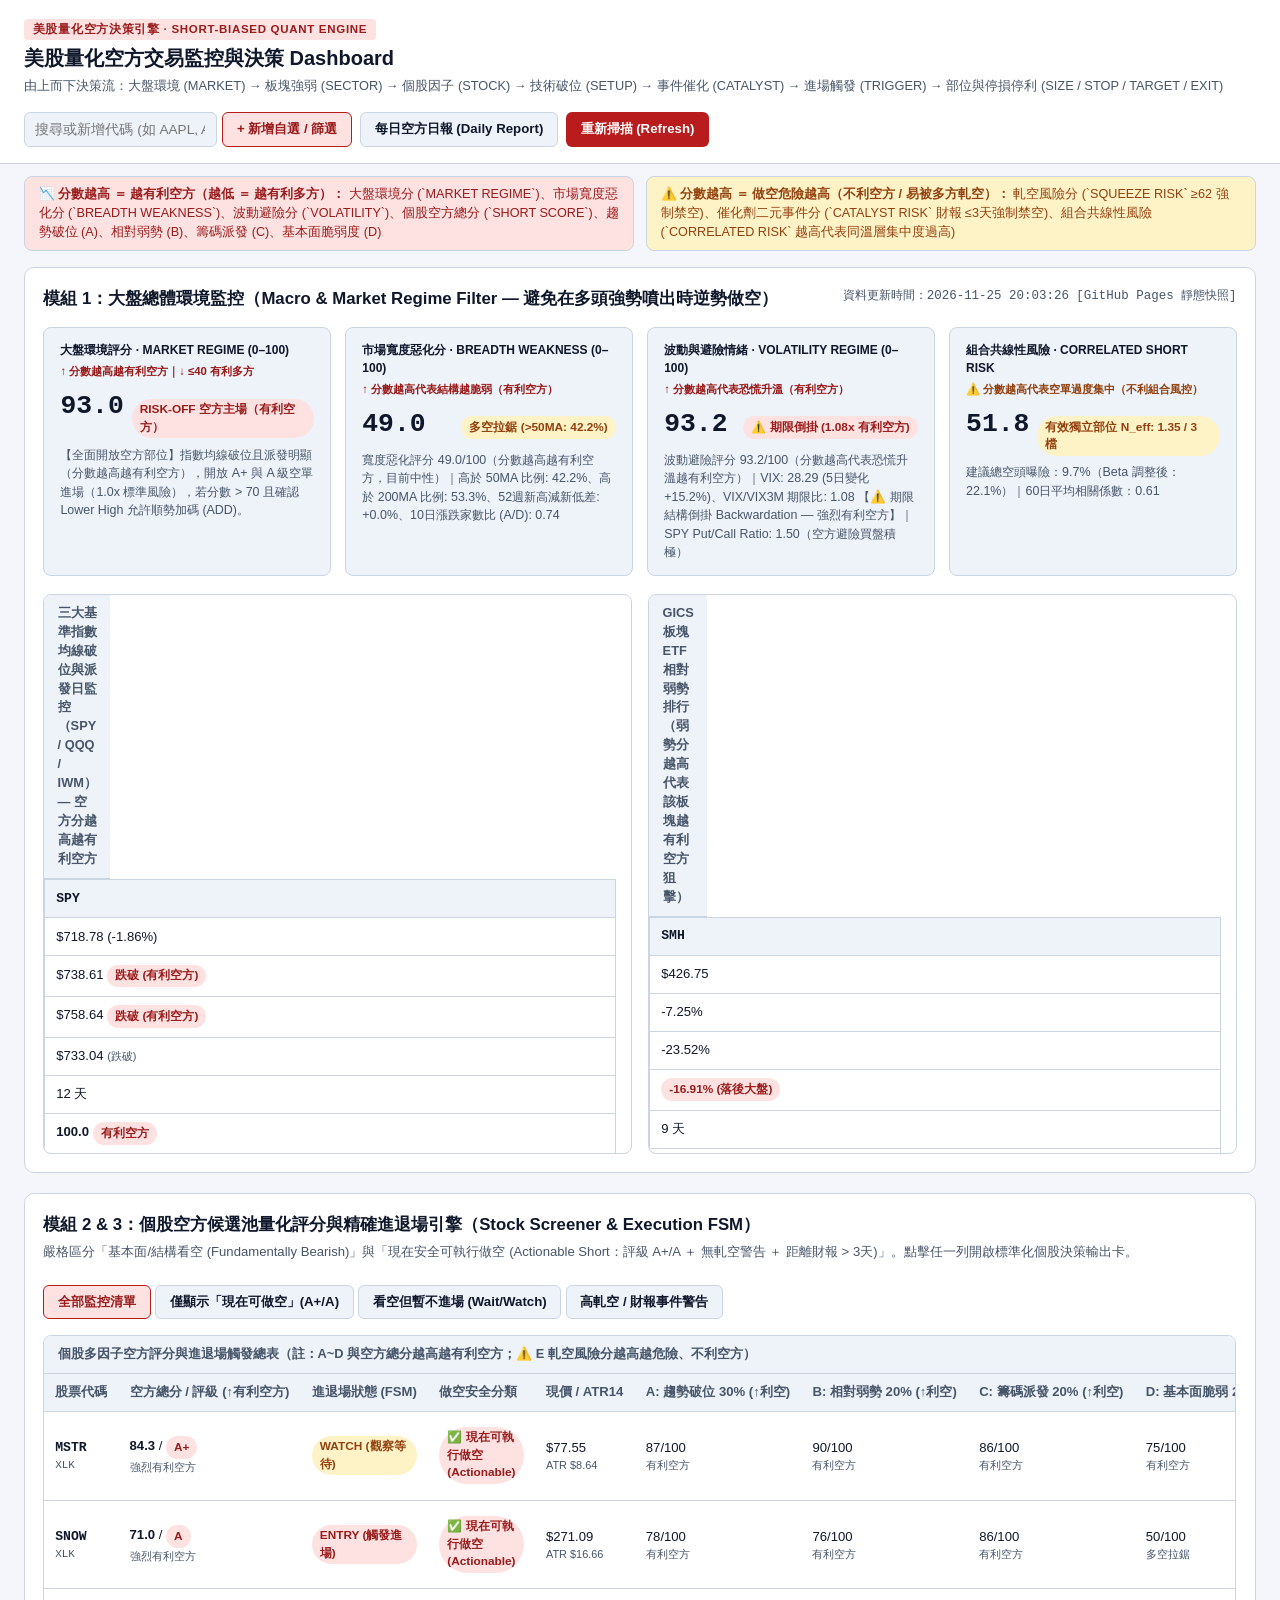
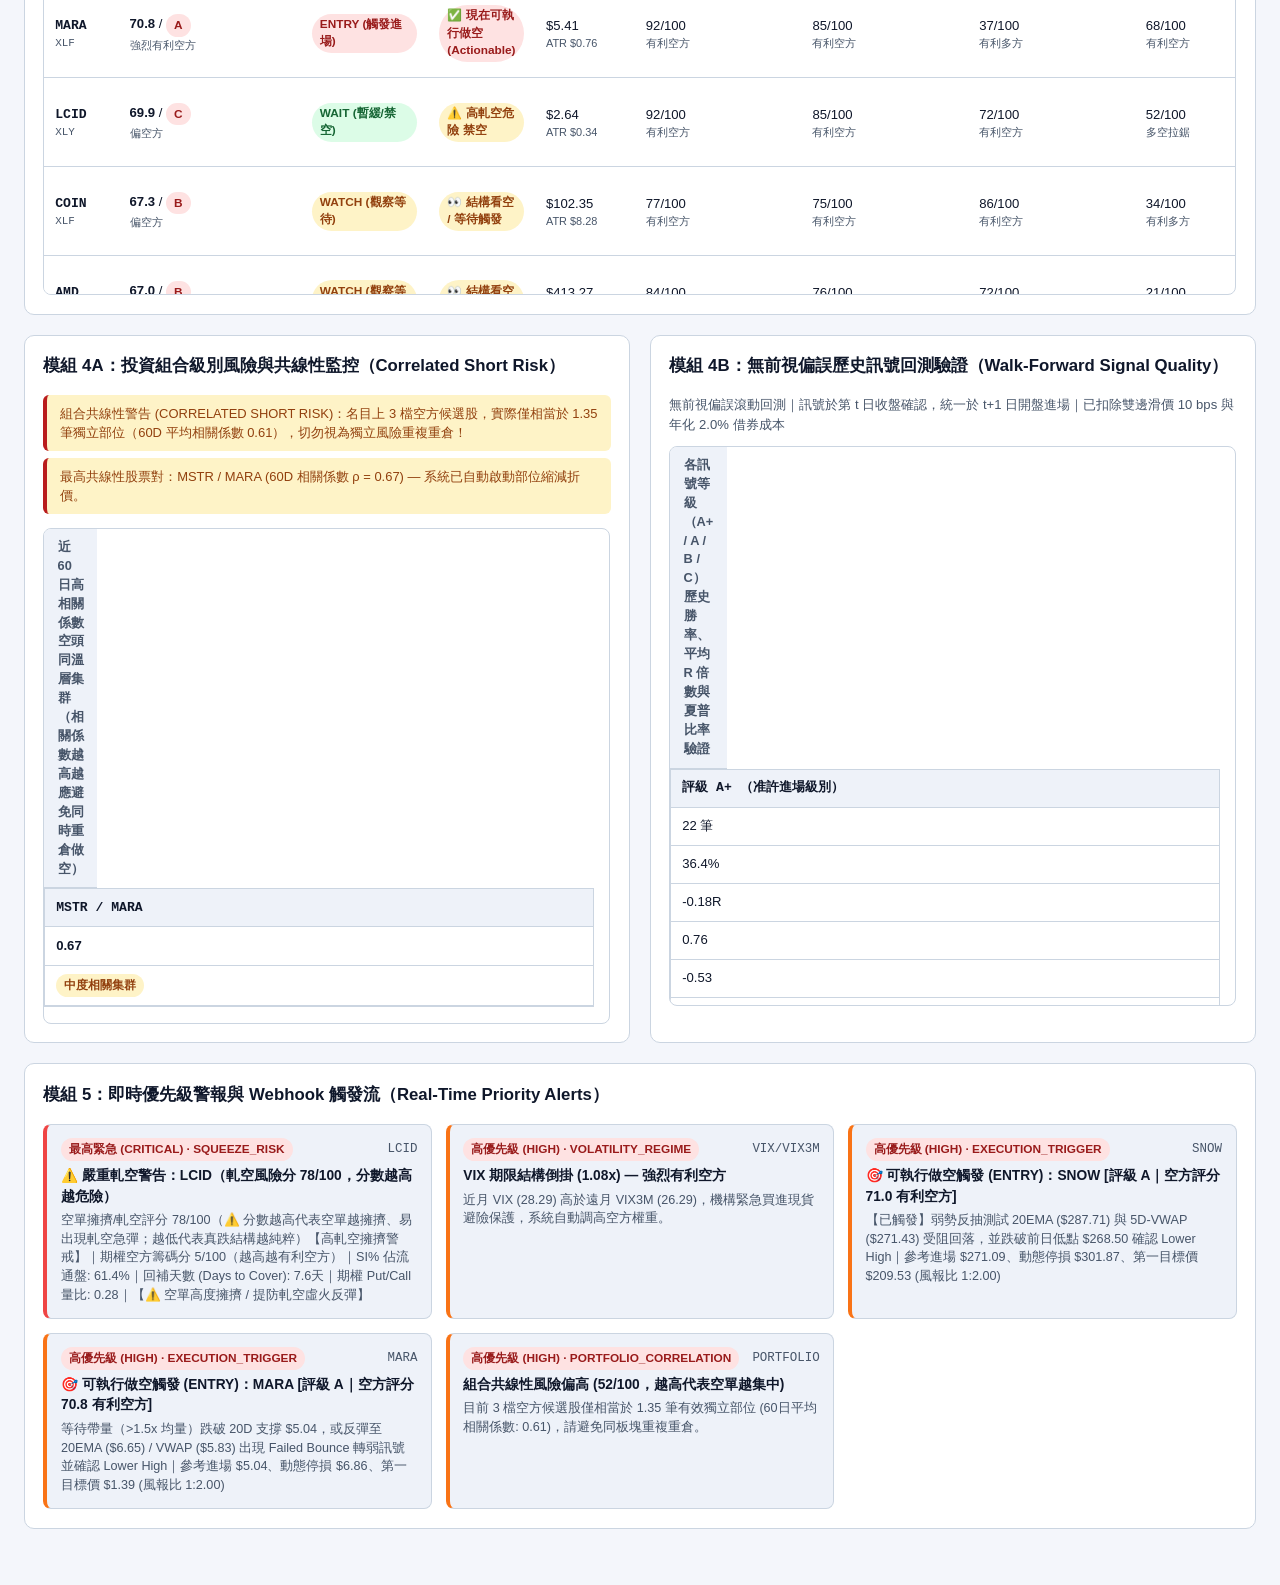
==== index.html @ 988b7470 "chore(data): auto update US short seller snapshot (2026-11-25 20:03 ET) [skip ci]" ====
<!DOCTYPE html>
<html lang="zh-Hant">
<head>
  <meta charset="UTF-8">
  <meta name="viewport" content="width=device-width, initial-scale=1.0">
  <!-- MANDATORY per modern-web-guidance (dark-mode): Declare support for both light and dark themes -->
  <meta name="color-scheme" content="light dark">
  <title>美股量化空方交易監控與決策 Dashboard</title>
  <link rel="stylesheet" href="./styles.css?v=1795655013">
</head>
<body>
  <header class="topbar">
    <div class="brand-block">
      <div class="brand-badge">美股量化空方決策引擎 · SHORT-BIASED QUANT ENGINE</div>
      <h1>美股量化空方交易監控與決策 Dashboard</h1>
      <p class="subtitle">由上而下決策流：大盤環境 (MARKET) → 板塊強弱 (SECTOR) → 個股因子 (STOCK) → 技術破位 (SETUP) → 事件催化 (CATALYST) → 進場觸發 (TRIGGER) → 部位與停損停利 (SIZE / STOP / TARGET / EXIT)</p>
    </div>
    <div class="controls-bar">
      <form id="addTickerForm" class="inline-form">
        <label for="tickerInput" class="sr-only">篩選或新增監控股票代碼</label>
        <input id="tickerInput" type="text" placeholder="搜尋或新增代碼 (如 AAPL, ARM)" maxlength="10">
        <button type="submit" class="btn primary">+ 新增自選 / 篩選</button>
      </form>
      <button id="openReportBtn" type="button" class="btn secondary">每日空方日報 (Daily Report)</button>
      <button id="refreshBtn" type="button" class="btn accent">重新掃描 (Refresh)</button>
    </div>
  </header>

  <section class="polarity-banner" aria-label="評分方向性速查指南">
    <div class="polarity-item bear-favorable">
      <strong>📉 分數越高 ＝ 越有利空方（越低 ＝ 越有利多方）：</strong>
      <span>大盤環境分 (`MARKET REGIME`)、市場寬度惡化分 (`BREADTH WEAKNESS`)、波動避險分 (`VOLATILITY`)、個股空方總分 (`SHORT SCORE`)、趨勢破位 (A)、相對弱勢 (B)、籌碼派發 (C)、基本面脆弱度 (D)</span>
    </div>
    <div class="polarity-item squeeze-danger">
      <strong>⚠️ 分數越高 ＝ 做空危險越高（不利空方 / 易被多方軋空）：</strong>
      <span>軋空風險分 (`SQUEEZE RISK` &ge;62 強制禁空)、催化劑二元事件分 (`CATALYST RISK` 財報 &le;3天強制禁空)、組合共線性風險 (`CORRELATED RISK` 越高代表同溫層集中度過高)</span>
    </div>
  </section>

  <main class="dashboard-grid">
    <!-- MODULE 1: MACRO & MARKET REGIME FILTER -->
    <section class="panel span-full" aria-labelledby="mod1-heading">
      <div class="panel-header">
        <h2 id="mod1-heading">模組 1：大盤總體環境監控（Macro &amp; Market Regime Filter — 避免在多頭強勢噴出時逆勢做空）</h2>
        <span id="asOfTimestamp" class="meta-tag">載入中...</span>
      </div>
      <div class="kpi-row">
        <article class="kpi-card">
          <span class="kpi-label">大盤環境評分 · MARKET REGIME (0–100)</span>
          <span class="kpi-polarity bear-tag">↑ 分數越高越有利空方｜↓ &le;40 有利多方</span>
          <div class="kpi-value-row">
            <strong id="regimeScoreVal" class="kpi-number">--</strong>
            <span id="regimeLabelBadge" class="status-pill">--</span>
          </div>
          <p id="regimePolicyText" class="kpi-note">--</p>
        </article>

        <article class="kpi-card">
          <span class="kpi-label">市場寬度惡化分 · BREADTH WEAKNESS (0–100)</span>
          <span class="kpi-polarity bear-tag">↑ 分數越高代表結構越脆弱（有利空方）</span>
          <div class="kpi-value-row">
            <strong id="breadthScoreVal" class="kpi-number">--</strong>
            <span id="breadthDivBadge" class="status-pill">--</span>
          </div>
          <p id="breadthSummaryText" class="kpi-note">--</p>
        </article>

        <article class="kpi-card">
          <span class="kpi-label">波動與避險情緒 · VOLATILITY REGIME (0–100)</span>
          <span class="kpi-polarity bear-tag">↑ 分數越高代表恐慌升溫（有利空方）</span>
          <div class="kpi-value-row">
            <strong id="volScoreVal" class="kpi-number">--</strong>
            <span id="vixTermBadge" class="status-pill">--</span>
          </div>
          <p id="volSummaryText" class="kpi-note">--</p>
        </article>

        <article class="kpi-card">
          <span class="kpi-label">組合共線性風險 · CORRELATED SHORT RISK</span>
          <span class="kpi-polarity warn-tag">⚠️ 分數越高代表空單過度集中（不利組合風控）</span>
          <div class="kpi-value-row">
            <strong id="corrScoreVal" class="kpi-number">--</strong>
            <span id="effBetsBadge" class="status-pill">--</span>
          </div>
          <p id="corrSummaryText" class="kpi-note">--</p>
        </article>
      </div>

      <div class="split-row">
        <div tabindex="0" role="region" aria-labelledby="idx-table-caption" class="table-wrapper">
          <table class="idx-table">
            <caption id="idx-table-caption">三大基準指數均線破位與派發日監控（SPY / QQQ / IWM）— 空方分越高越有利空方</caption>
            <thead>
              <tr>
                <th scope="col">基準指數</th>
                <th scope="col">收盤價 (5日漲跌)</th>
                <th scope="col">20EMA (位置)</th>
                <th scope="col">50SMA (位置)</th>
                <th scope="col">200SMA</th>
                <th scope="col">近25日派發天數</th>
                <th scope="col">指數空方分 (↑利空)</th>
              </tr>
            </thead>
            <tbody id="indexTableBody"></tbody>
          </table>
        </div>

        <div tabindex="0" role="region" aria-labelledby="sec-table-caption" class="table-wrapper">
          <table class="sec-table">
            <caption id="sec-table-caption">GICS 板塊 ETF 相對弱勢排行（弱勢分越高代表該板塊越有利空方狙擊）</caption>
            <thead>
              <tr>
                <th scope="col">板塊 ETF</th>
                <th scope="col">收盤價</th>
                <th scope="col">5日報酬</th>
                <th scope="col">20日報酬</th>
                <th scope="col">20日相對 SPY 強弱</th>
                <th scope="col">派發天數</th>
                <th scope="col">板塊弱勢分 (↑利空)</th>
              </tr>
            </thead>
            <tbody id="sectorTableBody"></tbody>
          </table>
        </div>
      </div>
    </section>

    <!-- MODULE 2 & 3: STOCK SCREENER, FACTOR SCORING & EXECUTION ENGINE -->
    <section class="panel span-full" aria-labelledby="mod2-heading">
      <div class="panel-header">
        <div>
          <h2 id="mod2-heading">模組 2 &amp; 3：個股空方候選池量化評分與精確進退場引擎（Stock Screener &amp; Execution FSM）</h2>
          <p class="panel-desc">嚴格區分「基本面/結構看空 (Fundamentally Bearish)」與「現在安全可執行做空 (Actionable Short：評級 A+/A ＋ 無軋空警告 ＋ 距離財報 &gt; 3天)」。點擊任一列開啟標準化個股決策輸出卡。</p>
        </div>
        <div class="filter-pills">
          <button type="button" class="btn filter-btn active" data-filter="ALL">全部監控清單</button>
          <button type="button" class="btn filter-btn" data-filter="ACTIONABLE">僅顯示「現在可做空」(A+/A)</button>
          <button type="button" class="btn filter-btn" data-filter="FUND_BEARISH">看空但暫不進場 (Wait/Watch)</button>
          <button type="button" class="btn filter-btn" data-filter="SQUEEZE">高軋空 / 財報事件警告</button>
        </div>
      </div>

      <div tabindex="0" role="region" aria-labelledby="screener-table-caption" class="table-wrapper">
        <table class="screener-table">
          <caption id="screener-table-caption">個股多因子空方評分與進退場觸發總表（註：A~D 與空方總分越高越有利空方；⚠️ E 軋空風險分越高越危險、不利空方）</caption>
          <thead>
            <tr>
              <th scope="col">股票代碼</th>
              <th scope="col">空方總分 / 評級 (↑有利空方)</th>
              <th scope="col">進退場狀態 (FSM)</th>
              <th scope="col">做空安全分類</th>
              <th scope="col">現價 / ATR14</th>
              <th scope="col">A: 趨勢破位 30% (↑利空)</th>
              <th scope="col">B: 相對弱勢 20% (↑利空)</th>
              <th scope="col">C: 籌碼派發 20% (↑利空)</th>
              <th scope="col">D: 基本面脆弱 20% (↑利空)</th>
              <th scope="col">E: 空單擁擠度 10% (⚠️↑易軋空)</th>
              <th scope="col">關鍵壓力 / 停損 / 目標1</th>
              <th scope="col">風報比 &amp; 建議股數</th>
              <th scope="col">完整決策卡</th>
            </tr>
          </thead>
          <tbody id="screenerTableBody"></tbody>
        </table>
      </div>
    </section>

    <!-- MODULE 4: PORTFOLIO RISK & WALK-FORWARD BACKTESTING -->
    <section class="panel" aria-labelledby="mod4a-heading">
      <div class="panel-header">
        <h2 id="mod4a-heading">模組 4A：投資組合級別風險與共線性監控（Correlated Short Risk）</h2>
      </div>
      <div id="portfolioWarningsBox" class="warnings-list"></div>
      <div tabindex="0" role="region" aria-labelledby="cluster-table-caption" class="table-wrapper">
        <table class="cluster-table">
          <caption id="cluster-table-caption">近 60 日高相關係數空頭同溫層集群（相關係數越高越應避免同時重倉做空）</caption>
          <thead>
            <tr>
              <th scope="col">高相關股票對</th>
              <th scope="col">60日報酬相關係數 (&rho;)</th>
              <th scope="col">共線性風險等級</th>
            </tr>
          </thead>
          <tbody id="clusterTableBody"></tbody>
        </table>
      </div>
    </section>

    <section class="panel" aria-labelledby="mod4b-heading">
      <div class="panel-header">
        <h2 id="mod4b-heading">模組 4B：無前視偏誤歷史訊號回測驗證（Walk-Forward Signal Quality）</h2>
      </div>
      <p id="backtestMethodNote" class="panel-desc"></p>
      <div tabindex="0" role="region" aria-labelledby="grade-table-caption" class="table-wrapper">
        <table class="grade-table">
          <caption id="grade-table-caption">各訊號等級（A+ / A / B / C）歷史勝率、平均 R 倍數與夏普比率驗證</caption>
          <thead>
            <tr>
              <th scope="col">訊號分級 (Rating)</th>
              <th scope="col">歷史觸發次數</th>
              <th scope="col">空方勝率 (Win Rate)</th>
              <th scope="col">平均風報比期望值 (Avg R)</th>
              <th scope="col">獲利因子 (Profit Factor)</th>
              <th scope="col">Sharpe Ratio</th>
              <th scope="col">最大回撤 (Max DD)</th>
            </tr>
          </thead>
          <tbody id="gradeBacktestBody"></tbody>
        </table>
      </div>
    </section>

    <!-- MODULE 5: REAL-TIME WEBHOOK & PRIORITY ALERTS -->
    <section class="panel span-full" aria-labelledby="mod5-heading">
      <div class="panel-header">
        <h2 id="mod5-heading">模組 5：即時優先級警報與 Webhook 觸發流（Real-Time Priority Alerts）</h2>
      </div>
      <div id="alertsContainer" class="alerts-grid"></div>
    </section>
  </main>

  <!-- MODAL 1: INDIVIDUAL STOCK DECISION TEMPLATE (MANDATORY light-dismiss-a-dialog) -->
  <dialog id="decisionModal" closedby="any" aria-labelledby="modalTickerTitle">
    <div class="dialog-inner">
      <div class="dialog-header">
        <h2 id="modalTickerTitle">個股最終決策輸出模板（Standardized Short Decision Output）</h2>
        <form method="dialog">
          <button type="submit" class="btn secondary">關閉視窗 (Esc)</button>
        </form>
      </div>
      <pre id="modalDecisionPre" class="decision-pre"></pre>
      <div id="modalMissingFieldsBox" class="missing-fields-note"></div>
    </div>
  </dialog>

  <!-- MODAL 2: DAILY SHORT MARKET REPORT -->
  <dialog id="reportModal" closedby="any" aria-labelledby="reportModalTitle">
    <div class="dialog-inner">
      <div class="dialog-header">
        <h2 id="reportModalTitle">DAILY SHORT MARKET REPORT（每日量化空方市場報告）</h2>
        <form method="dialog">
          <button type="submit" class="btn secondary">關閉視窗 (Esc)</button>
        </form>
      </div>
      <pre id="dailyReportPre" class="decision-pre"></pre>
    </div>
  </dialog>

  <script src="./snapshot.js?v=1795655013"></script>
  <script src="./app.js?v=1795655013"></script>
</body>
</html>
---- styles.css ----
/* ==========================================================================
   1. ROOT THEME & COLOR-SCHEME TOKENS (Compliant with modern-web-guidance: dark-mode)
   ========================================================================== */
:root {
  --bg-canvas-light: #f4f6fb;
  --bg-canvas-dark: #090d16;
  --bg-panel-light: #ffffff;
  --bg-panel-dark: #111827;
  --bg-elevated-light: #eef2f9;
  --bg-elevated-dark: #1e293b;
  --text-primary-light: #0f172a;
  --text-primary-dark: #f1f5f9;
  --text-muted-light: #475569;
  --text-muted-dark: #94a3b8;
  --border-subtle-light: #cbd5e1;
  --border-subtle-dark: #263248;

  --brand-accent-light: #b91c1c;
  --brand-accent-dark: #f87171;
  --danger-bg-light: #fee2e2;
  --danger-bg-dark: #3f151b;
  --danger-text-light: #991b1b;
  --danger-text-dark: #fca5a5;

  --warn-bg-light: #fef3c7;
  --warn-bg-dark: #3b2a10;
  --warn-text-light: #92400e;
  --warn-text-dark: #fcd34d;

  --ok-bg-light: #dcfce7;
  --ok-bg-dark: #0f3322;
  --ok-text-light: #166534;
  --ok-text-dark: #86efac;

  --scrollbar-thumb-light: #94a3b8;
  --scrollbar-thumb-dark: #475569;
  --scrollbar-track-light: #e2e8f0;
  --scrollbar-track-dark: #0f172a;

  --bg-canvas: var(--bg-canvas-light);
  --bg-panel: var(--bg-panel-light);
  --bg-elevated: var(--bg-elevated-light);
  --text-primary: var(--text-primary-light);
  --text-muted: var(--text-muted-light);
  --border-subtle: var(--border-subtle-light);
  --accent-color: var(--brand-accent-light);
  --danger-bg: var(--danger-bg-light);
  --danger-text: var(--danger-text-light);
  --warn-bg: var(--warn-bg-light);
  --warn-text: var(--warn-text-light);
  --ok-bg: var(--ok-bg-light);
  --ok-text: var(--ok-text-light);
  --scrollbar-thumb: var(--scrollbar-thumb-light);
  --scrollbar-track: var(--scrollbar-track-light);

  /* MANDATORY Fallback for browsers without light-dark() support */
  @media (prefers-color-scheme: dark) {
    --bg-canvas: var(--bg-canvas-dark);
    --bg-panel: var(--bg-panel-dark);
    --bg-elevated: var(--bg-elevated-dark);
    --text-primary: var(--text-primary-dark);
    --text-muted: var(--text-muted-dark);
    --border-subtle: var(--border-subtle-dark);
    --accent-color: var(--brand-accent-dark);
    --danger-bg: var(--danger-bg-dark);
    --danger-text: var(--danger-text-dark);
    --warn-bg: var(--warn-bg-dark);
    --warn-text: var(--warn-text-dark);
    --ok-bg: var(--ok-bg-dark);
    --ok-text: var(--ok-text-dark);
    --scrollbar-thumb: var(--scrollbar-thumb-dark);
    --scrollbar-track: var(--scrollbar-track-dark);
  }

  /* Progressive enhancement with light-dark() */
  @supports (color: light-dark(white, black)) {
    --bg-canvas: light-dark(var(--bg-canvas-light), var(--bg-canvas-dark));
    --bg-panel: light-dark(var(--bg-panel-light), var(--bg-panel-dark));
    --bg-elevated: light-dark(var(--bg-elevated-light), var(--bg-elevated-dark));
    --text-primary: light-dark(var(--text-primary-light), var(--text-primary-dark));
    --text-muted: light-dark(var(--text-muted-light), var(--text-muted-dark));
    --border-subtle: light-dark(var(--border-subtle-light), var(--border-subtle-dark));
    --accent-color: light-dark(var(--brand-accent-light), var(--brand-accent-dark));
    --danger-bg: light-dark(var(--danger-bg-light), var(--danger-bg-dark));
    --danger-text: light-dark(var(--danger-text-light), var(--danger-text-dark));
    --warn-bg: light-dark(var(--warn-bg-light), var(--warn-bg-dark));
    --warn-text: light-dark(var(--warn-text-light), var(--warn-text-dark));
    --ok-bg: light-dark(var(--ok-bg-light), var(--ok-bg-dark));
    --ok-text: light-dark(var(--ok-text-light), var(--ok-text-dark));
    --scrollbar-thumb: light-dark(var(--scrollbar-thumb-light), var(--scrollbar-thumb-dark));
    --scrollbar-track: light-dark(var(--scrollbar-track-light), var(--scrollbar-track-dark));
  }

  /* MANDATORY: Apply color-scheme to :root for viewport-wide theming */
  color-scheme: light dark;
  accent-color: var(--accent-color);
  scrollbar-width: thin;
  scrollbar-color: var(--scrollbar-thumb) var(--scrollbar-track);
}

/* Legacy fallback for WebKit/Blink browsers without scrollbar-color */
@supports not (scrollbar-color: auto) {
  *::-webkit-scrollbar {
    width: 10px;
    height: 10px;
  }
  *::-webkit-scrollbar-thumb {
    background: var(--scrollbar-thumb);
  }
  *::-webkit-scrollbar-track {
    background: var(--scrollbar-track);
  }
}

* {
  box-sizing: border-box;
}

body {
  margin: 0;
  font-family: -apple-system, BlinkMacSystemFont, "Segoe UI", Roboto, "PingFang TC", "Microsoft JhengHei", sans-serif;
  background-color: var(--bg-canvas);
  color: var(--text-primary);
  line-height: 1.48;
  padding-block-end: 2.5rem;
}

.sr-only {
  position: absolute;
  inline-size: 1px;
  block-size: 1px;
  padding: 0;
  margin: -1px;
  overflow: hidden;
  clip: rect(0, 0, 0, 0);
  border: 0;
}

/* ==========================================================================
   2. HEADER, CONTROLS & POLARITY LEGEND BANNER
   ========================================================================== */
.topbar {
  display: flex;
  flex-wrap: wrap;
  justify-content: space-between;
  align-items: center;
  gap: 1rem;
  padding: 1rem 1.5rem;
  background-color: var(--bg-panel);
  border-block-end: 1px solid var(--border-subtle);
}

.brand-badge {
  display: inline-block;
  font-size: 0.72rem;
  font-weight: 700;
  letter-spacing: 0.06em;
  padding: 0.15rem 0.55rem;
  border-radius: 4px;
  background-color: var(--danger-bg);
  color: var(--danger-text);
  margin-block-end: 0.25rem;
}

.topbar h1 {
  margin: 0;
  font-size: 1.25rem;
}

.subtitle {
  margin: 0.2rem 0 0;
  font-size: 0.8rem;
  color: var(--text-muted);
}

.controls-bar {
  display: flex;
  flex-wrap: wrap;
  gap: 0.5rem;
  align-items: center;
}

.inline-form {
  display: flex;
  gap: 0.35rem;
}

.polarity-banner {
  display: grid;
  grid-template-columns: repeat(auto-fit, minmax(min(100%, 460px), 1fr));
  gap: 0.75rem;
  padding: 0.75rem 1.5rem 0;
}

.polarity-item {
  padding: 0.55rem 0.85rem;
  border-radius: 8px;
  font-size: 0.79rem;
  border: 1px solid var(--border-subtle);
}

.polarity-item.bear-favorable {
  background-color: var(--danger-bg);
  color: var(--danger-text);
}

.polarity-item.squeeze-danger {
  background-color: var(--warn-bg);
  color: var(--warn-text);
}

input[type="text"],
input[type="number"] {
  padding: 0.45rem 0.65rem;
  border: 1px solid var(--border-subtle);
  border-radius: 6px;
  background-color: var(--bg-elevated);
  color: var(--text-primary);
  font-size: 0.85rem;
}

.btn {
  padding: 0.45rem 0.85rem;
  border-radius: 6px;
  border: 1px solid var(--border-subtle);
  font-size: 0.83rem;
  font-weight: 600;
  cursor: pointer;
  background-color: var(--bg-elevated);
  color: var(--text-primary);
}

.btn.primary {
  background-color: var(--danger-bg);
  color: var(--danger-text);
  border-color: var(--accent-color);
}

.btn.accent {
  background-color: var(--accent-color);
  color: #ffffff;
  border-color: transparent;
}

.btn.active {
  border-color: var(--accent-color);
  background-color: var(--danger-bg);
  color: var(--danger-text);
}

/* ==========================================================================
   3. DASHBOARD GRID & KPI CARDS
   ========================================================================== */
.dashboard-grid {
  display: grid;
  grid-template-columns: repeat(auto-fit, minmax(min(100%, 540px), 1fr));
  gap: 1.25rem;
  padding: 1rem 1.5rem;
}

.span-full {
  grid-column: 1 / -1;
}

.panel {
  background-color: var(--bg-panel);
  border: 1px solid var(--border-subtle);
  border-radius: 10px;
  padding: 1.15rem;
}

.panel-header {
  display: flex;
  flex-wrap: wrap;
  justify-content: space-between;
  align-items: flex-start;
  gap: 0.75rem;
  margin-block-end: 1rem;
}

.panel-header h2 {
  margin: 0;
  font-size: 1.05rem;
}

.panel-desc {
  margin: 0.25rem 0 0.75rem;
  font-size: 0.82rem;
  color: var(--text-muted);
}

.meta-tag {
  font-size: 0.78rem;
  color: var(--text-muted);
  font-family: ui-monospace, SFMono-Regular, Menlo, monospace;
}

.kpi-row {
  display: grid;
  grid-template-columns: repeat(auto-fit, minmax(240px, 1fr));
  gap: 0.9rem;
  margin-block-end: 1.1rem;
}

.kpi-card {
  background-color: var(--bg-elevated);
  border: 1px solid var(--border-subtle);
  border-radius: 8px;
  padding: 0.85rem 1rem;
  display: flex;
  flex-direction: column;
  gap: 0.2rem;
}

.kpi-label {
  font-size: 0.75rem;
  font-weight: 700;
  color: var(--text-primary);
}

.kpi-polarity {
  font-size: 0.71rem;
  font-weight: 600;
}

.kpi-polarity.bear-tag {
  color: var(--danger-text);
}

.kpi-polarity.warn-tag {
  color: var(--warn-text);
}

.kpi-value-row {
  display: flex;
  align-items: baseline;
  justify-content: space-between;
  gap: 0.5rem;
  margin-block: 0.25rem;
}

.kpi-number {
  font-size: 1.65rem;
  font-family: ui-monospace, SFMono-Regular, Menlo, monospace;
}

.kpi-note {
  margin: 0;
  font-size: 0.78rem;
  color: var(--text-muted);
}

.status-pill {
  display: inline-block;
  padding: 0.15rem 0.5rem;
  border-radius: 999px;
  font-size: 0.74rem;
  font-weight: 700;
}

.pill-danger {
  background-color: var(--danger-bg);
  color: var(--danger-text);
}

.pill-warn {
  background-color: var(--warn-bg);
  color: var(--warn-text);
}

.pill-ok {
  background-color: var(--ok-bg);
  color: var(--ok-text);
}

.split-row {
  display: grid;
  grid-template-columns: repeat(auto-fit, minmax(min(100%, 480px), 1fr));
  gap: 1rem;
}

/* ==========================================================================
   4. RESPONSIVE TABLES (Compliant with modern-web-guidance: responsive-table)
   ========================================================================== */
.table-wrapper {
  overflow: auto;
  max-inline-size: 100%;
  max-block-size: min(560px, 78vh);
  container-type: inline-size;
  scrollbar-gutter: stable;
  border: 1px solid var(--border-subtle);
  border-radius: 8px;
}

table {
  inline-size: 100%;
  border-collapse: separate;
  border-spacing: 0;
  font-size: 0.82rem;
}

caption {
  text-align: start;
  padding: 0.55rem 0.85rem;
  font-weight: 600;
  font-size: 0.8rem;
  color: var(--text-muted);
  background-color: var(--bg-elevated);
  border-block-end: 1px solid var(--border-subtle);
}

thead {
  position: sticky;
  inset-block-start: 0;
  z-index: 2;
}

thead th {
  background-color: var(--bg-elevated);
  color: var(--text-muted);
  font-weight: 600;
  text-align: start;
  padding: 0.55rem 0.7rem;
  border-block-end: 1px solid var(--border-subtle);
  white-space: nowrap;
}

tbody tr {
  cursor: pointer;
}

tbody tr:hover td,
tbody tr:hover th {
  background-color: var(--bg-elevated);
}

tbody th {
  position: sticky;
  inset-inline-start: 0;
  z-index: 1;
  background-color: var(--bg-panel);
  text-align: start;
  padding: 0.55rem 0.7rem;
  border-block-end: 1px solid var(--border-subtle);
  font-family: ui-monospace, SFMono-Regular, Menlo, monospace;
}

tbody td {
  padding: 0.55rem 0.7rem;
  border-block-end: 1px solid var(--border-subtle);
  vertical-align: middle;
}

@container (width < 600px) {
  table,
  thead,
  tbody,
  tr,
  th,
  td {
    display: block;
  }

  thead {
    /* MANDATORY: Hide column header from layout and screen readers */
    display: none;
  }

  tr {
    margin-block-end: 1rem;
    border: 1px solid var(--border-subtle);
  }

  tbody th {
    position: sticky;
    inset-block-start: 0;
    z-index: 2;
    background-color: var(--bg-elevated);
  }

  .screener-table {
    --label-2: "空方總分 / 評級 (↑利空)";
    --label-3: "進退場狀態 (FSM)";
    --label-4: "做空安全分類";
    --label-5: "現價 / ATR14";
    --label-6: "A: 趨勢破位 (↑利空)";
    --label-7: "B: 相對弱勢 (↑利空)";
    --label-8: "C: 籌碼派發 (↑利空)";
    --label-9: "D: 基本面脆弱 (↑利空)";
    --label-10: "E: 軋空風險 (⚠️↑危險)";
    --label-11: "進場 / 停損 / 目標1";
    --label-12: "風報比 & 建議股數";
    --label-13: "完整決策卡";
  }

  .screener-table td:nth-child(2)::before { content: var(--label-2) ": "; font-weight: 600; }
  .screener-table td:nth-child(3)::before { content: var(--label-3) ": "; font-weight: 600; }
  .screener-table td:nth-child(4)::before { content: var(--label-4) ": "; font-weight: 600; }
  .screener-table td:nth-child(5)::before { content: var(--label-5) ": "; font-weight: 600; }
  .screener-table td:nth-child(6)::before { content: var(--label-6) ": "; font-weight: 600; }
  .screener-table td:nth-child(7)::before { content: var(--label-7) ": "; font-weight: 600; }
  .screener-table td:nth-child(8)::before { content: var(--label-8) ": "; font-weight: 600; }
  .screener-table td:nth-child(9)::before { content: var(--label-9) ": "; font-weight: 600; }
  .screener-table td:nth-child(10)::before { content: var(--label-10) ": "; font-weight: 600; }
  .screener-table td:nth-child(11)::before { content: var(--label-11) ": "; font-weight: 600; }
  .screener-table td:nth-child(12)::before { content: var(--label-12) ": "; font-weight: 600; }
  .screener-table td:nth-child(13)::before { content: var(--label-13) ": "; font-weight: 600; }
}

/* ==========================================================================
   5. ALERTS & WARNINGS
   ========================================================================== */
.warnings-list {
  display: flex;
  flex-direction: column;
  gap: 0.45rem;
  margin-block-end: 0.85rem;
}

.warning-banner {
  padding: 0.55rem 0.8rem;
  border-radius: 6px;
  font-size: 0.81rem;
  background-color: var(--warn-bg);
  color: var(--warn-text);
  border-inline-start: 4px solid var(--accent-color);
}

.alerts-grid {
  display: grid;
  grid-template-columns: repeat(auto-fit, minmax(320px, 1fr));
  gap: 0.85rem;
}

.alert-card {
  background-color: var(--bg-elevated);
  border: 1px solid var(--border-subtle);
  border-radius: 8px;
  padding: 0.85rem;
}

.alert-card.priority-CRITICAL {
  border-inline-start: 4px solid #ef4444;
}

.alert-card.priority-HIGH {
  border-inline-start: 4px solid #f97316;
}

.alert-card.priority-MEDIUM {
  border-inline-start: 4px solid #eab308;
}

.alert-top {
  display: flex;
  justify-content: space-between;
  align-items: center;
  margin-block-end: 0.35rem;
}

.alert-title {
  font-weight: 700;
  font-size: 0.86rem;
  margin: 0.25rem 0;
}

.alert-msg {
  font-size: 0.79rem;
  color: var(--text-muted);
  margin: 0;
}

/* ==========================================================================
   6. DIALOG MODALS (Compliant with modern-web-guidance: light-dismiss-a-dialog)
   ========================================================================== */
dialog {
  inline-size: min(840px, 92vw);
  max-block-size: 86vh;
  border: 1px solid var(--border-subtle);
  border-radius: 12px;
  padding: 0;
  background-color: var(--bg-panel);
  color: var(--text-primary);
}

dialog::backdrop {
  background-color: rgba(0, 0, 0, 0.58);
  backdrop-filter: blur(2px);
}

.dialog-inner {
  padding: 1.25rem;
}

.dialog-header {
  display: flex;
  justify-content: space-between;
  align-items: center;
  gap: 1rem;
  margin-block-end: 0.85rem;
}

.dialog-header h2 {
  margin: 0;
  font-size: 1.05rem;
}

.decision-pre {
  color-scheme: dark;
  accent-color: var(--accent-color);
  background-color: #0b1120;
  color: #e2e8f0;
  padding: 1rem;
  border-radius: 8px;
  overflow-x: auto;
  font-family: ui-monospace, SFMono-Regular, Menlo, Monaco, Consolas, monospace;
  font-size: 0.82rem;
  line-height: 1.55;
  white-space: pre-wrap;
}

.missing-fields-note {
  margin-block-start: 0.75rem;
  font-size: 0.79rem;
  color: var(--warn-text);
  background-color: var(--warn-bg);
  padding: 0.6rem 0.85rem;
  border-radius: 6px;
}

.override-form {
  display: grid;
  grid-template-columns: repeat(auto-fit, minmax(220px, 1fr));
  gap: 0.85rem;
}

.override-form label {
  display: flex;
  flex-direction: column;
  gap: 0.3rem;
  font-size: 0.8rem;
  font-weight: 600;
}

.form-actions {
  grid-column: 1 / -1;
  display: flex;
  justify-content: flex-end;
  margin-block-start: 0.5rem;
}
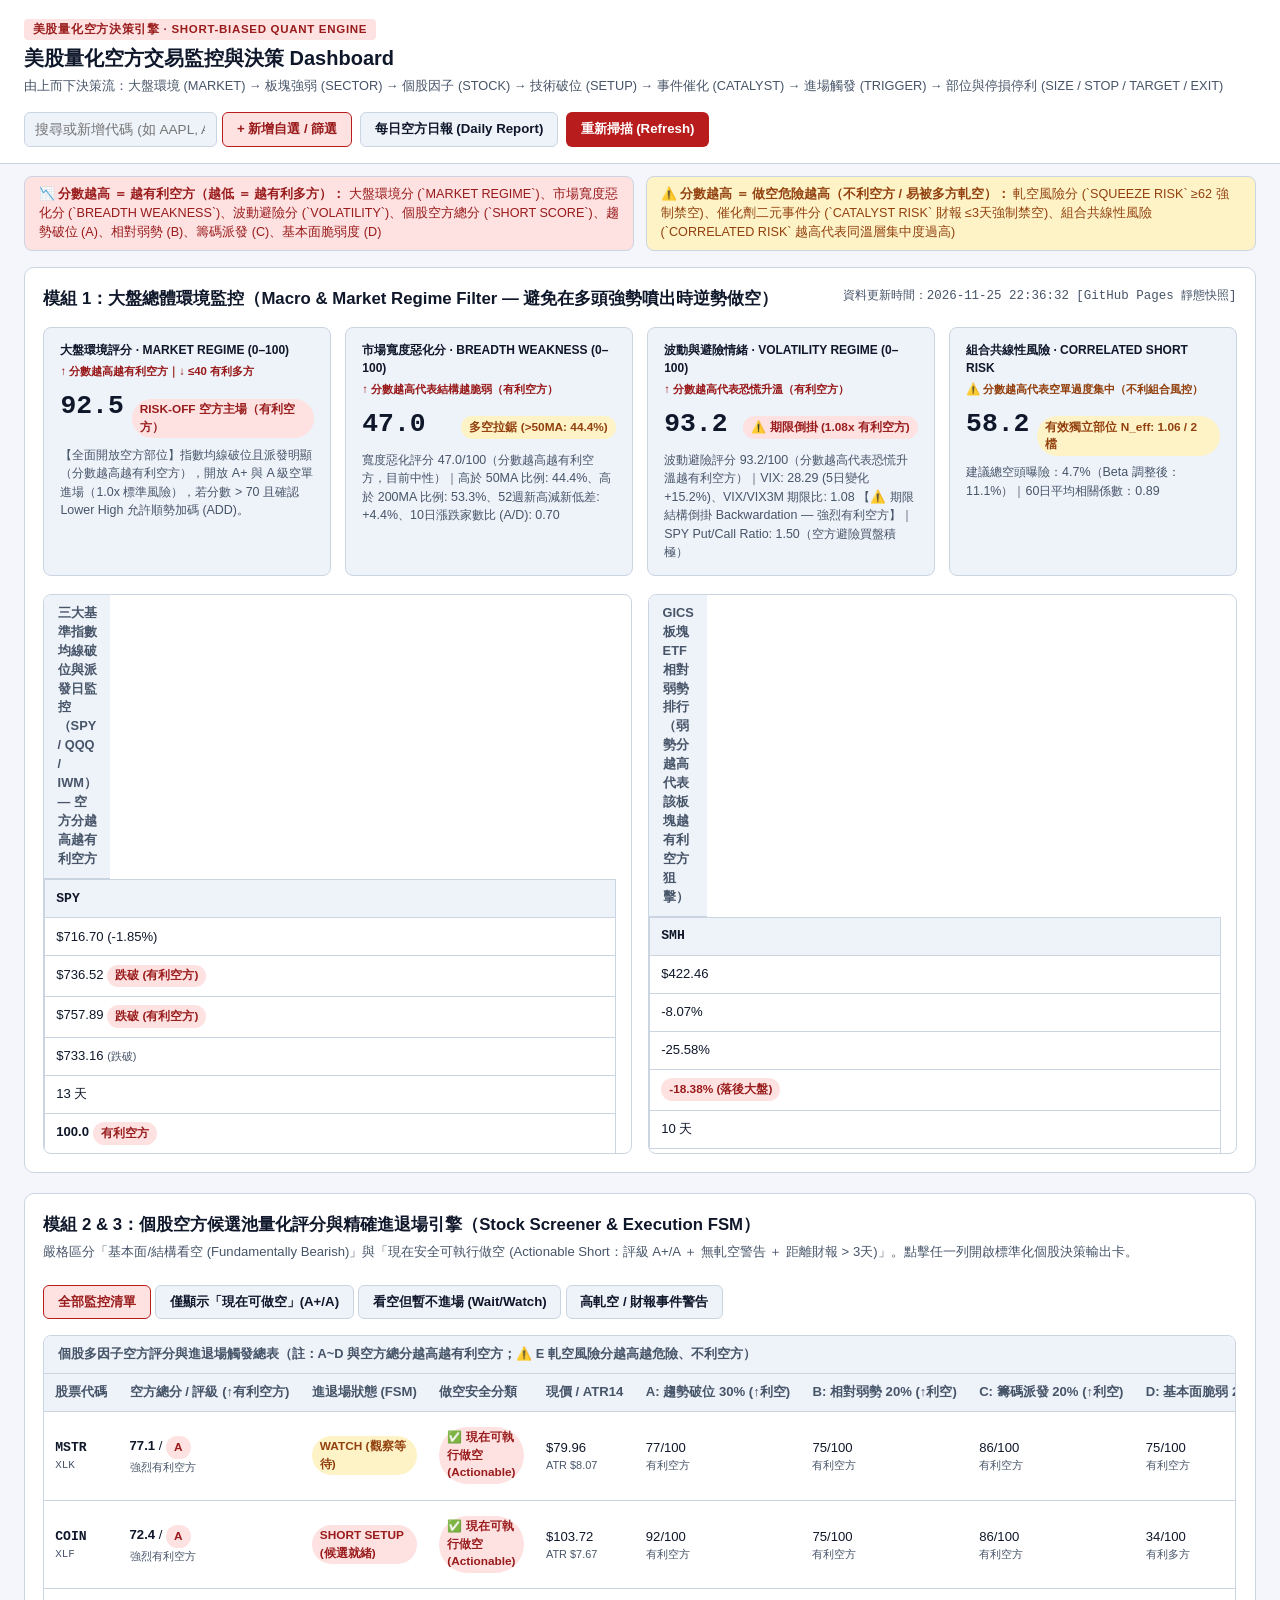
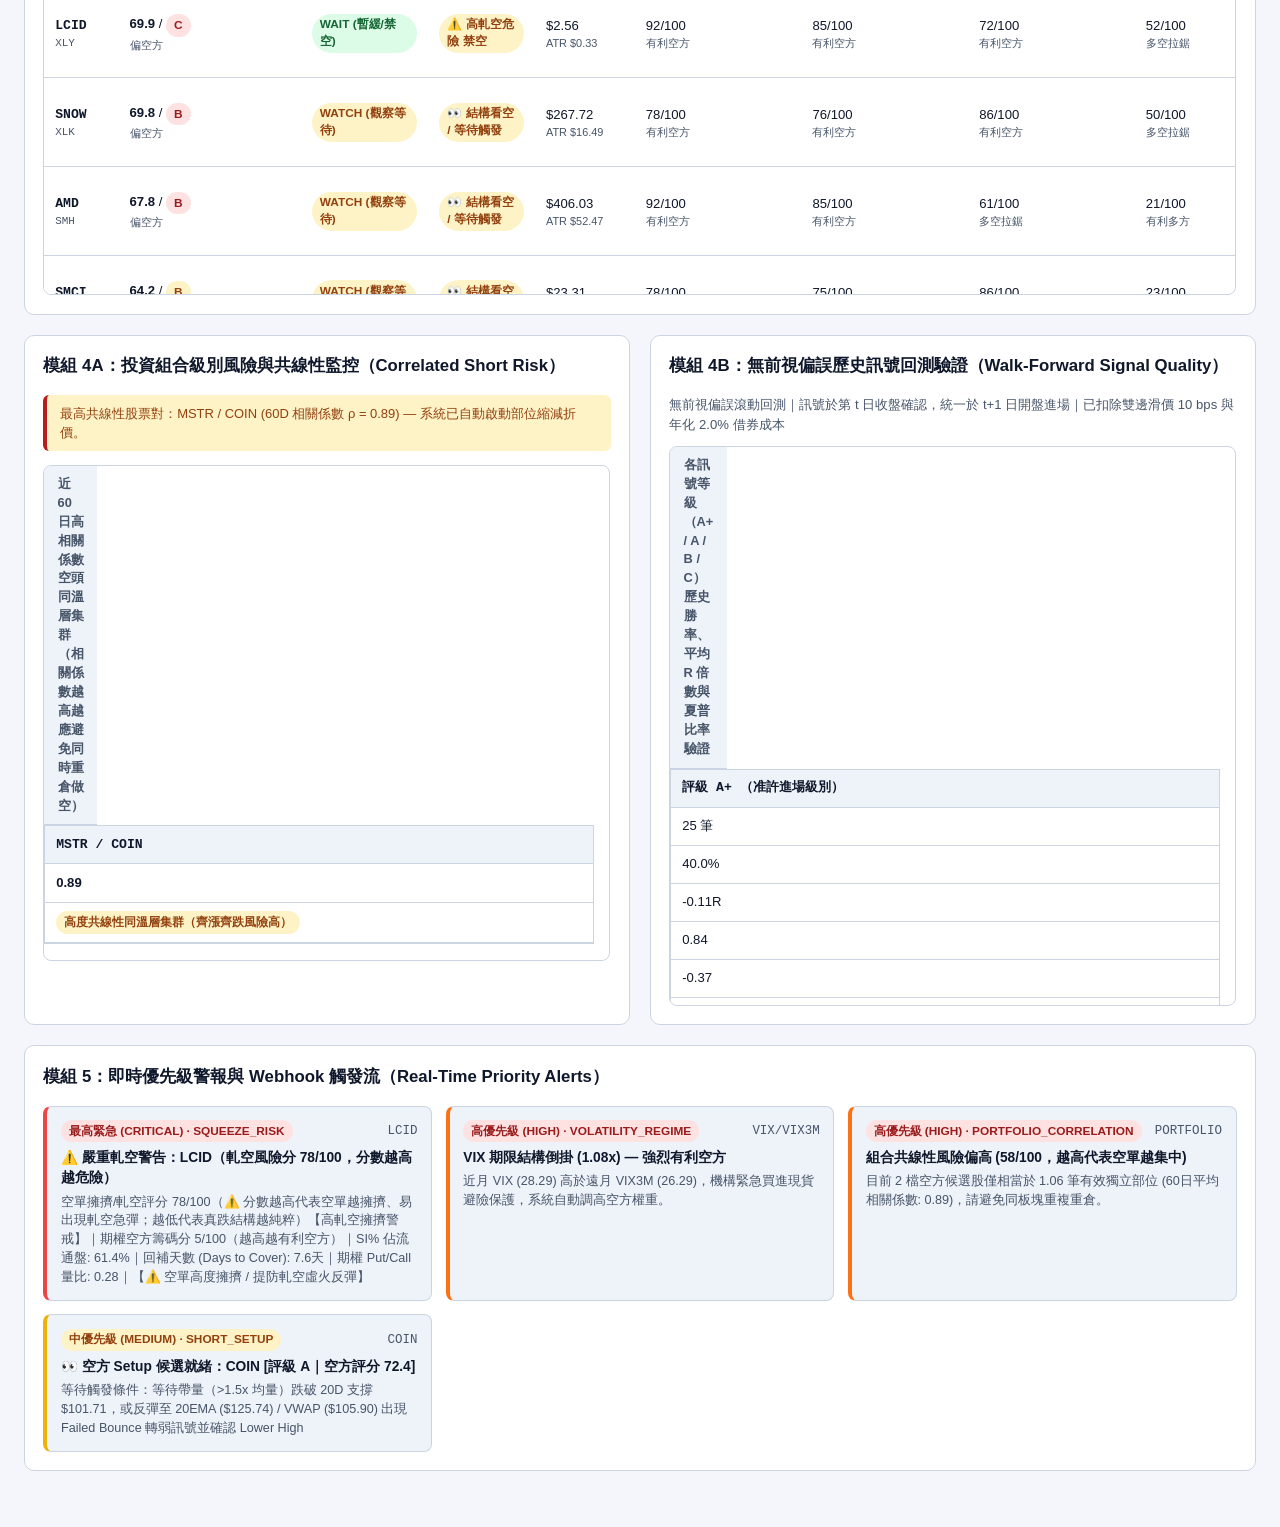
==== commit 02408a54: "chore(data): auto update US short seller snapshot (2026-11-25 22:36 ET) [skip ci]" ====
--- a/index.html
+++ b/index.html
@@ -6,7 +6,7 @@
   <!-- MANDATORY per modern-web-guidance (dark-mode): Declare support for both light and dark themes -->
   <meta name="color-scheme" content="light dark">
   <title>美股量化空方交易監控與決策 Dashboard</title>
-  <link rel="stylesheet" href="./styles.css?v=1795655013">
+  <link rel="stylesheet" href="./styles.css?v=1795664199">
 </head>
 <body>
   <header class="topbar">
@@ -246,7 +246,7 @@
     </div>
   </dialog>
 
-  <script src="./snapshot.js?v=1795655013"></script>
-  <script src="./app.js?v=1795655013"></script>
+  <script src="./snapshot.js?v=1795664199"></script>
+  <script src="./app.js?v=1795664199"></script>
 </body>
 </html>
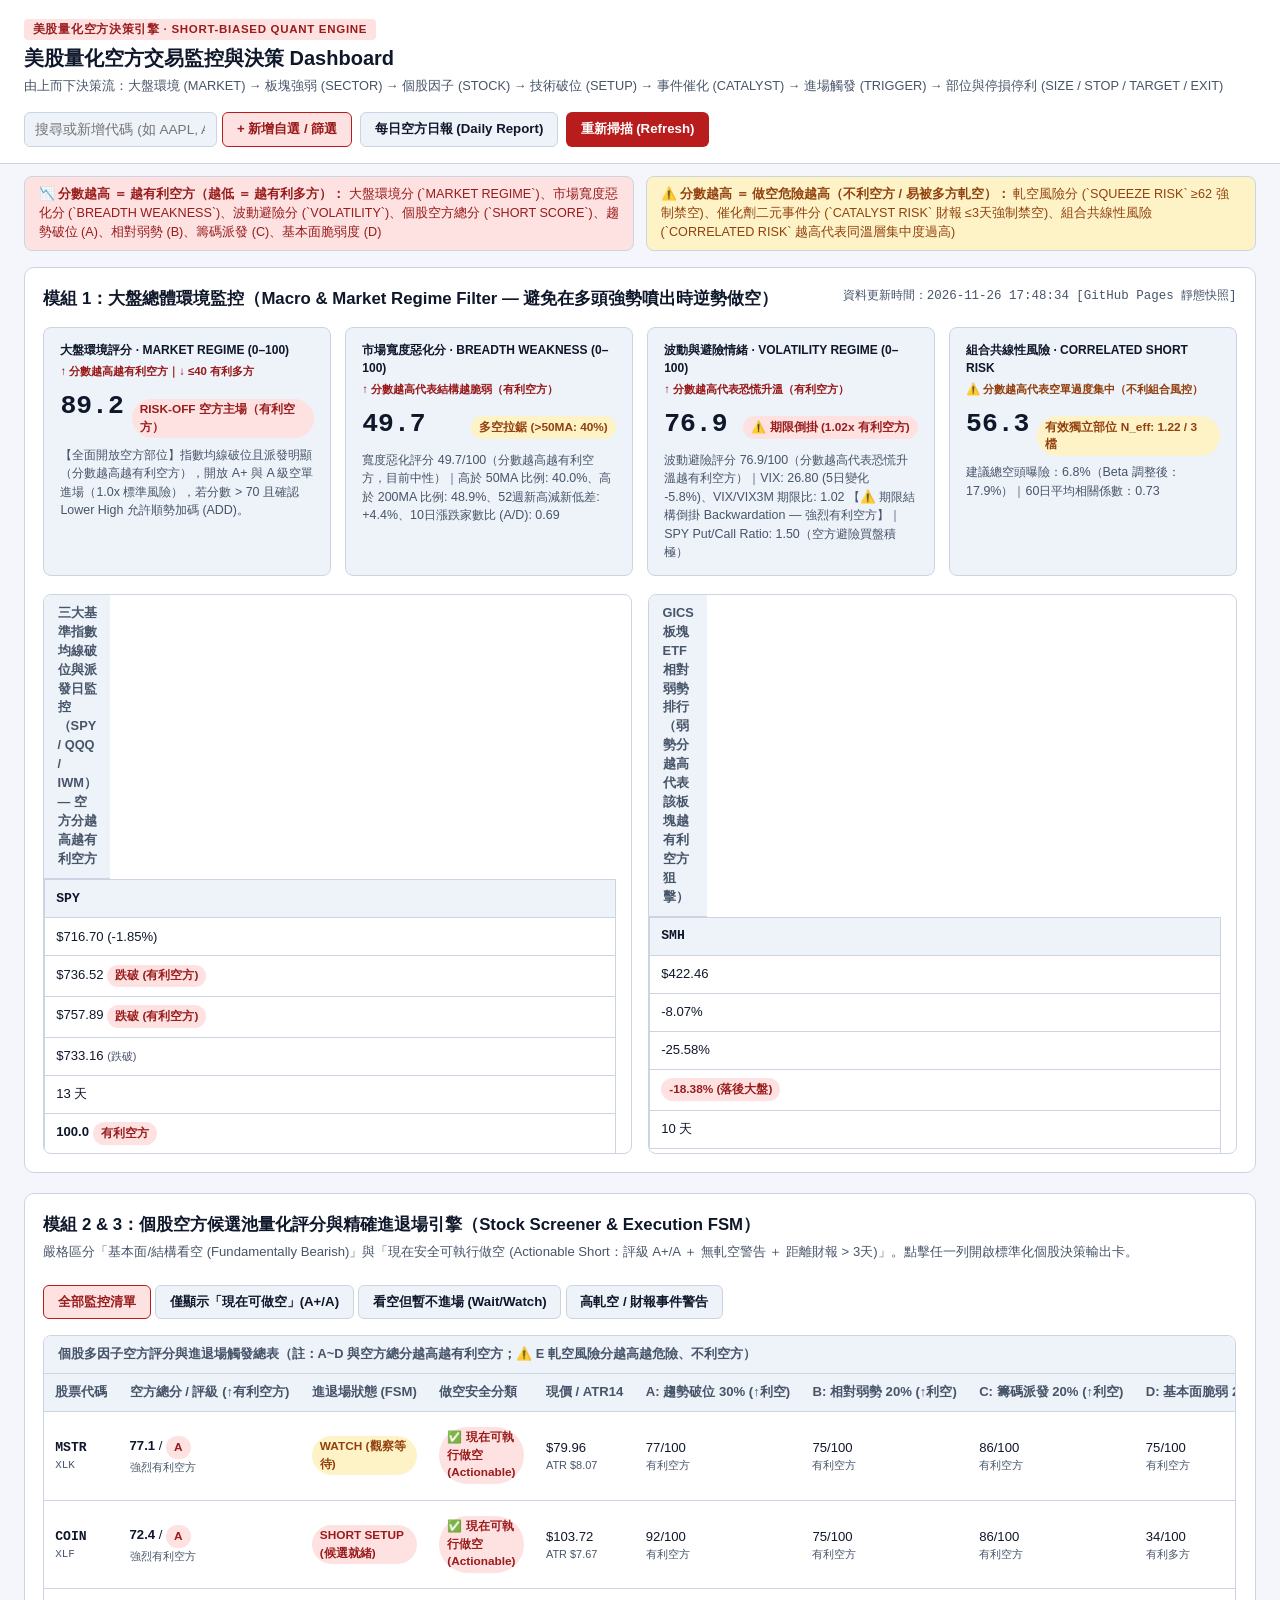
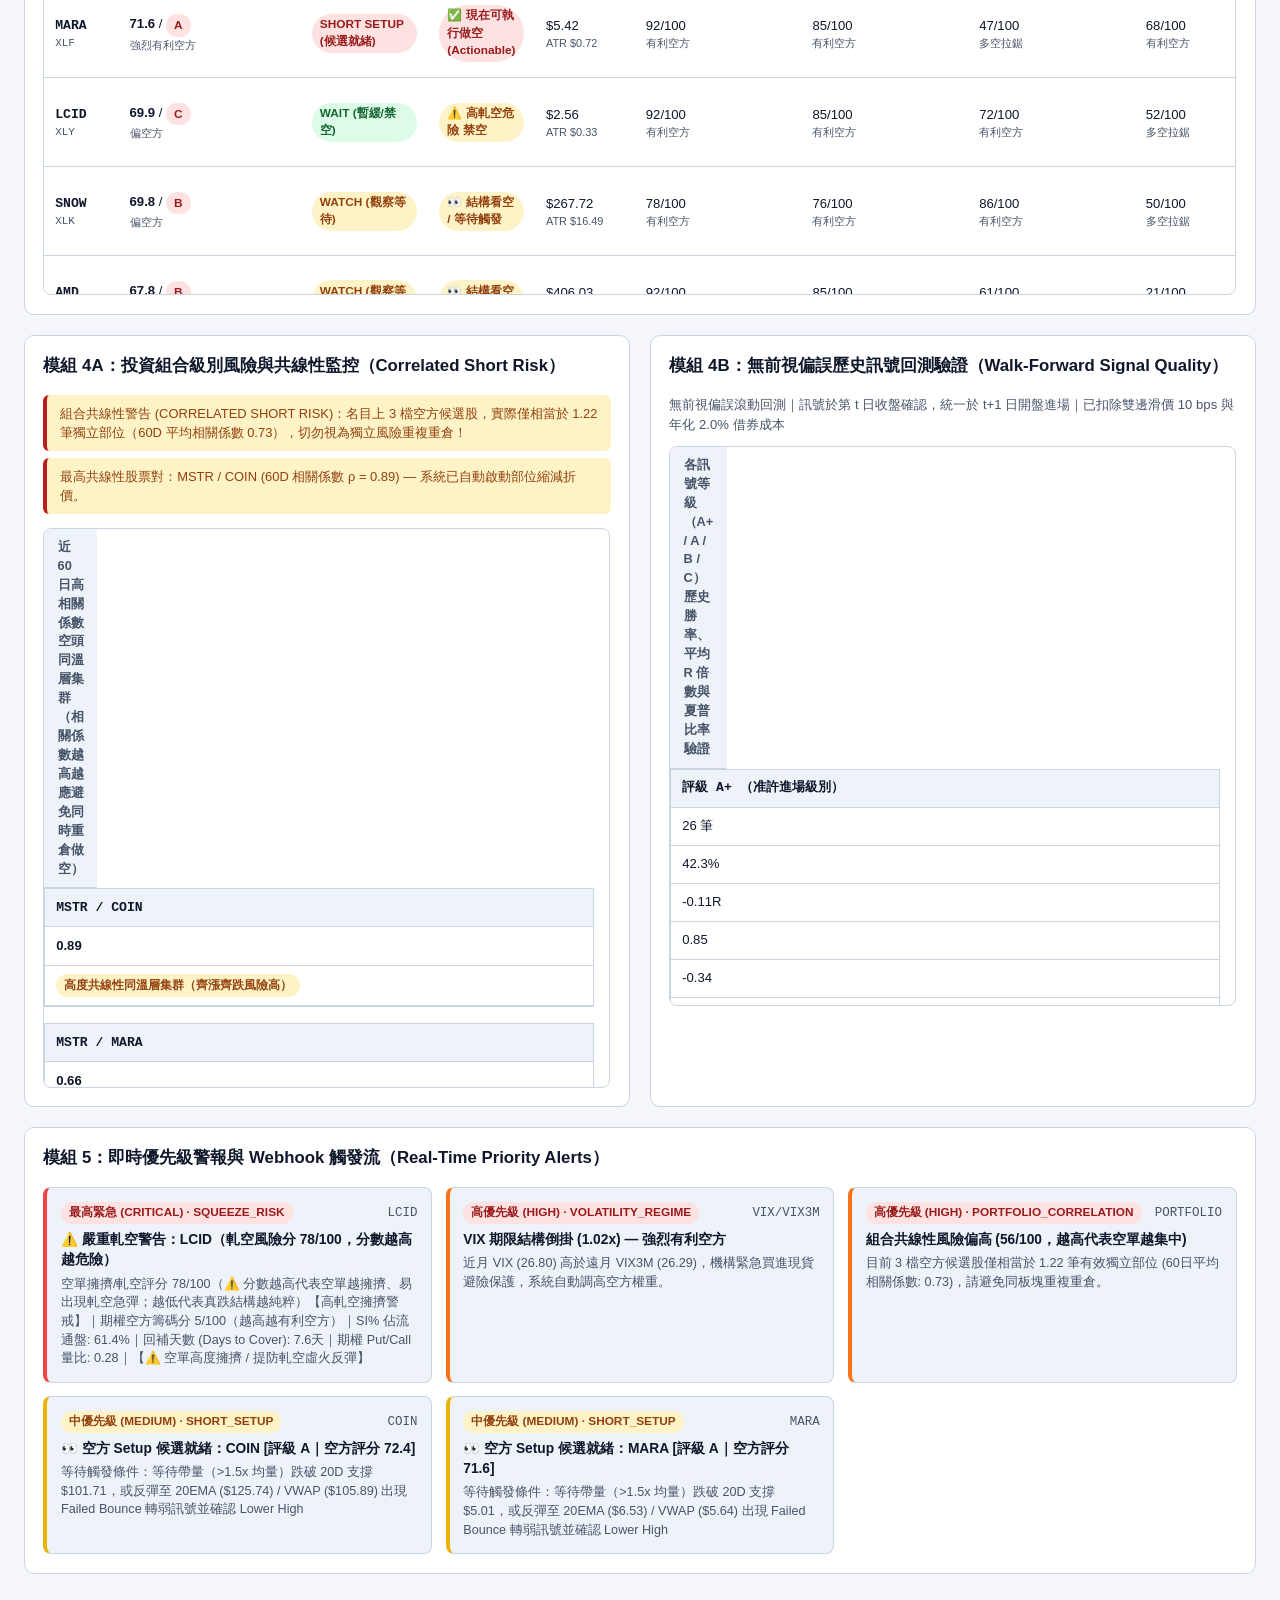
==== commit e6e08f92: "chore(data): auto update US short seller snapshot (2026-11-26 17:48 ET) [skip ci]" ====
--- a/index.html
+++ b/index.html
@@ -6,7 +6,7 @@
   <!-- MANDATORY per modern-web-guidance (dark-mode): Declare support for both light and dark themes -->
   <meta name="color-scheme" content="light dark">
   <title>美股量化空方交易監控與決策 Dashboard</title>
-  <link rel="stylesheet" href="./styles.css?v=1795664199">
+  <link rel="stylesheet" href="./styles.css?v=1795733323">
 </head>
 <body>
   <header class="topbar">
@@ -246,7 +246,7 @@
     </div>
   </dialog>
 
-  <script src="./snapshot.js?v=1795664199"></script>
-  <script src="./app.js?v=1795664199"></script>
+  <script src="./snapshot.js?v=1795733323"></script>
+  <script src="./app.js?v=1795733323"></script>
 </body>
 </html>
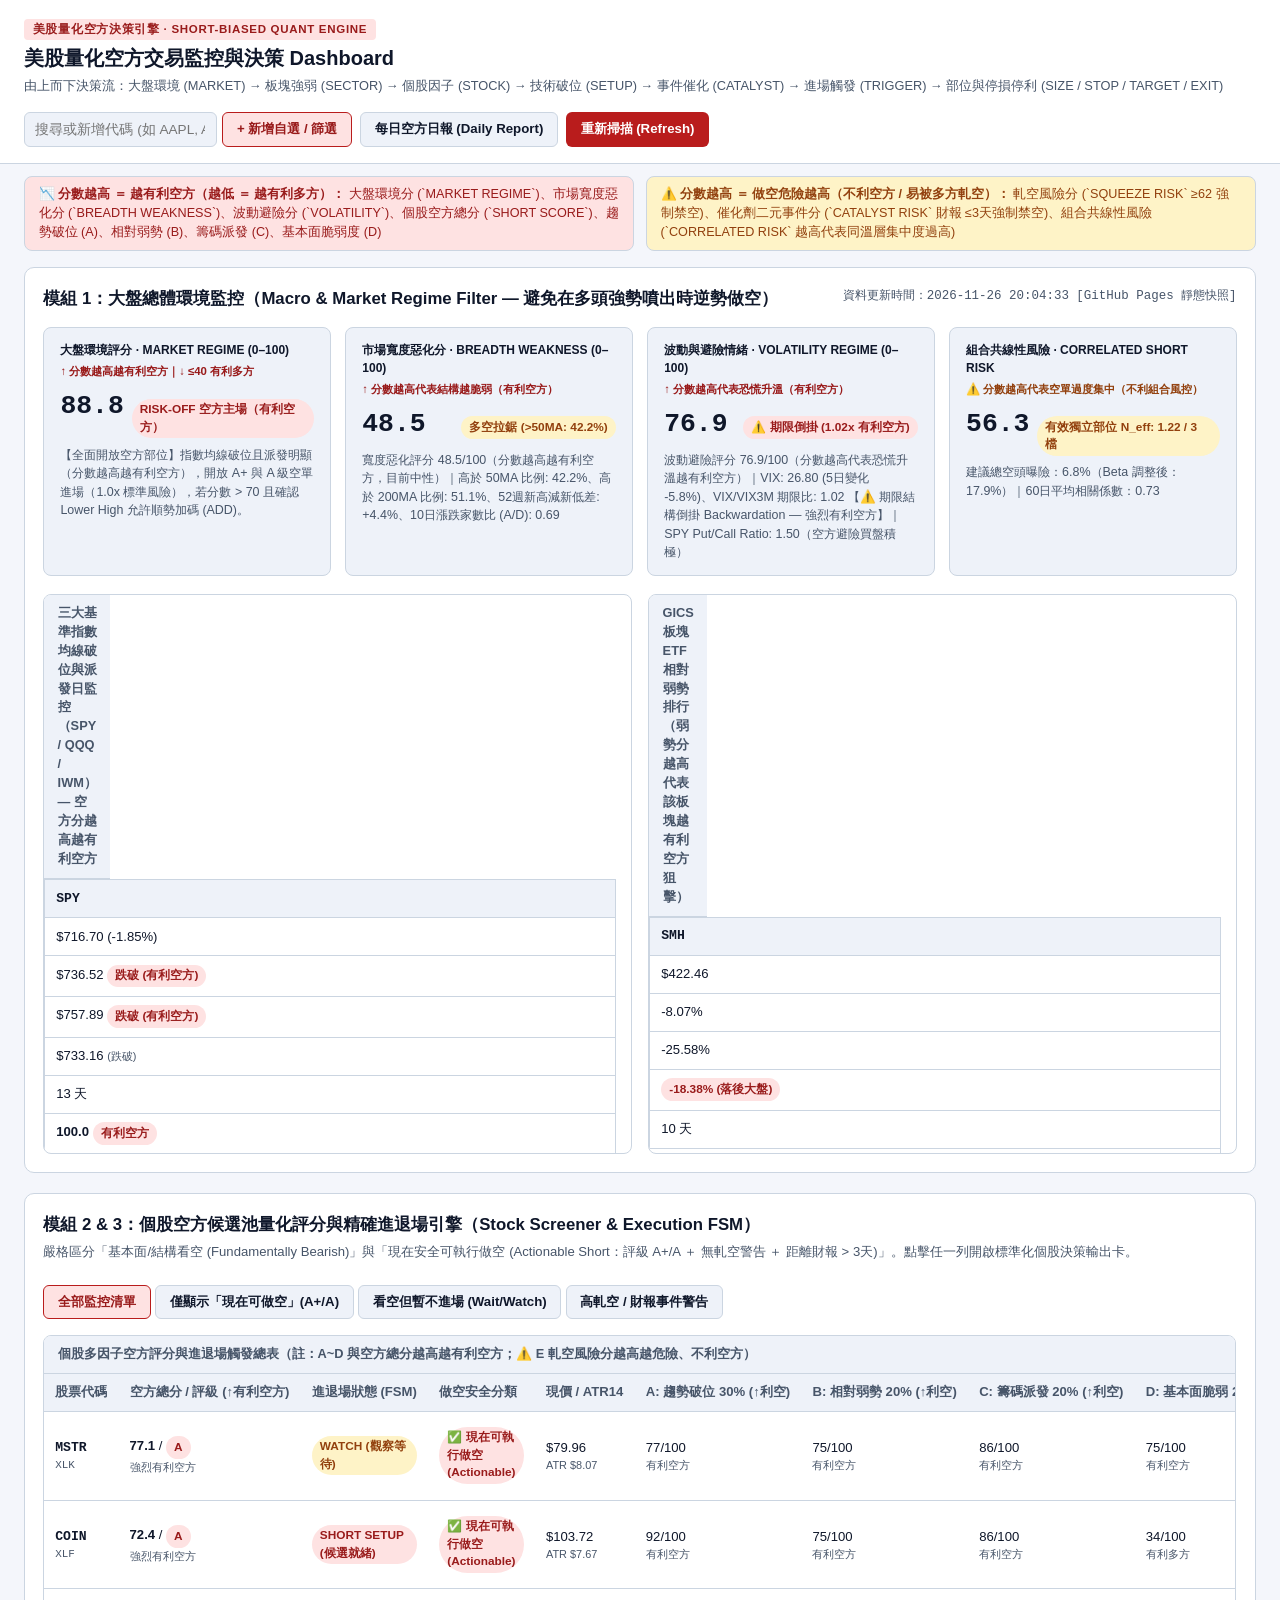
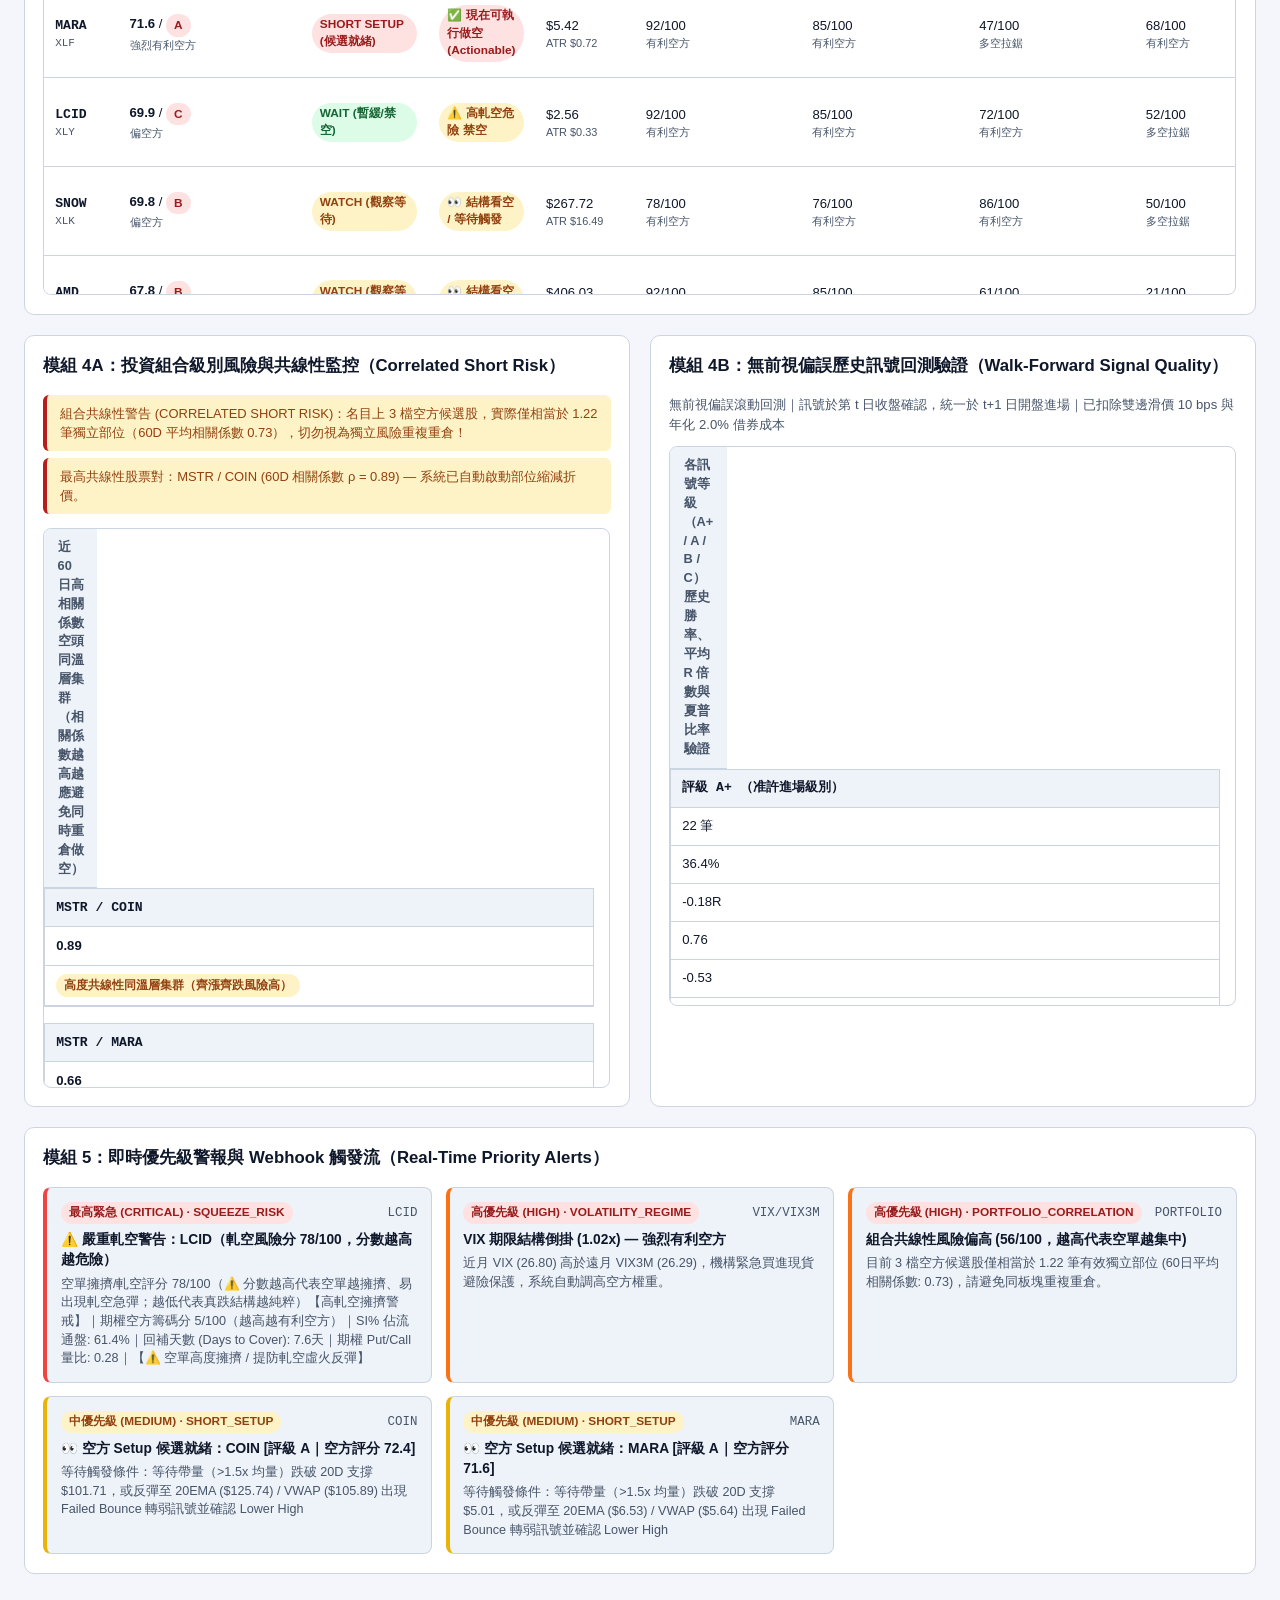
==== commit e641fab2: "chore(data): auto update US short seller snapshot (2026-11-26 20:04 ET) [skip ci]" ====
--- a/index.html
+++ b/index.html
@@ -6,7 +6,7 @@
   <!-- MANDATORY per modern-web-guidance (dark-mode): Declare support for both light and dark themes -->
   <meta name="color-scheme" content="light dark">
   <title>美股量化空方交易監控與決策 Dashboard</title>
-  <link rel="stylesheet" href="./styles.css?v=1795733323">
+  <link rel="stylesheet" href="./styles.css?v=1795741478">
 </head>
 <body>
   <header class="topbar">
@@ -246,7 +246,7 @@
     </div>
   </dialog>
 
-  <script src="./snapshot.js?v=1795733323"></script>
-  <script src="./app.js?v=1795733323"></script>
+  <script src="./snapshot.js?v=1795741478"></script>
+  <script src="./app.js?v=1795741478"></script>
 </body>
 </html>
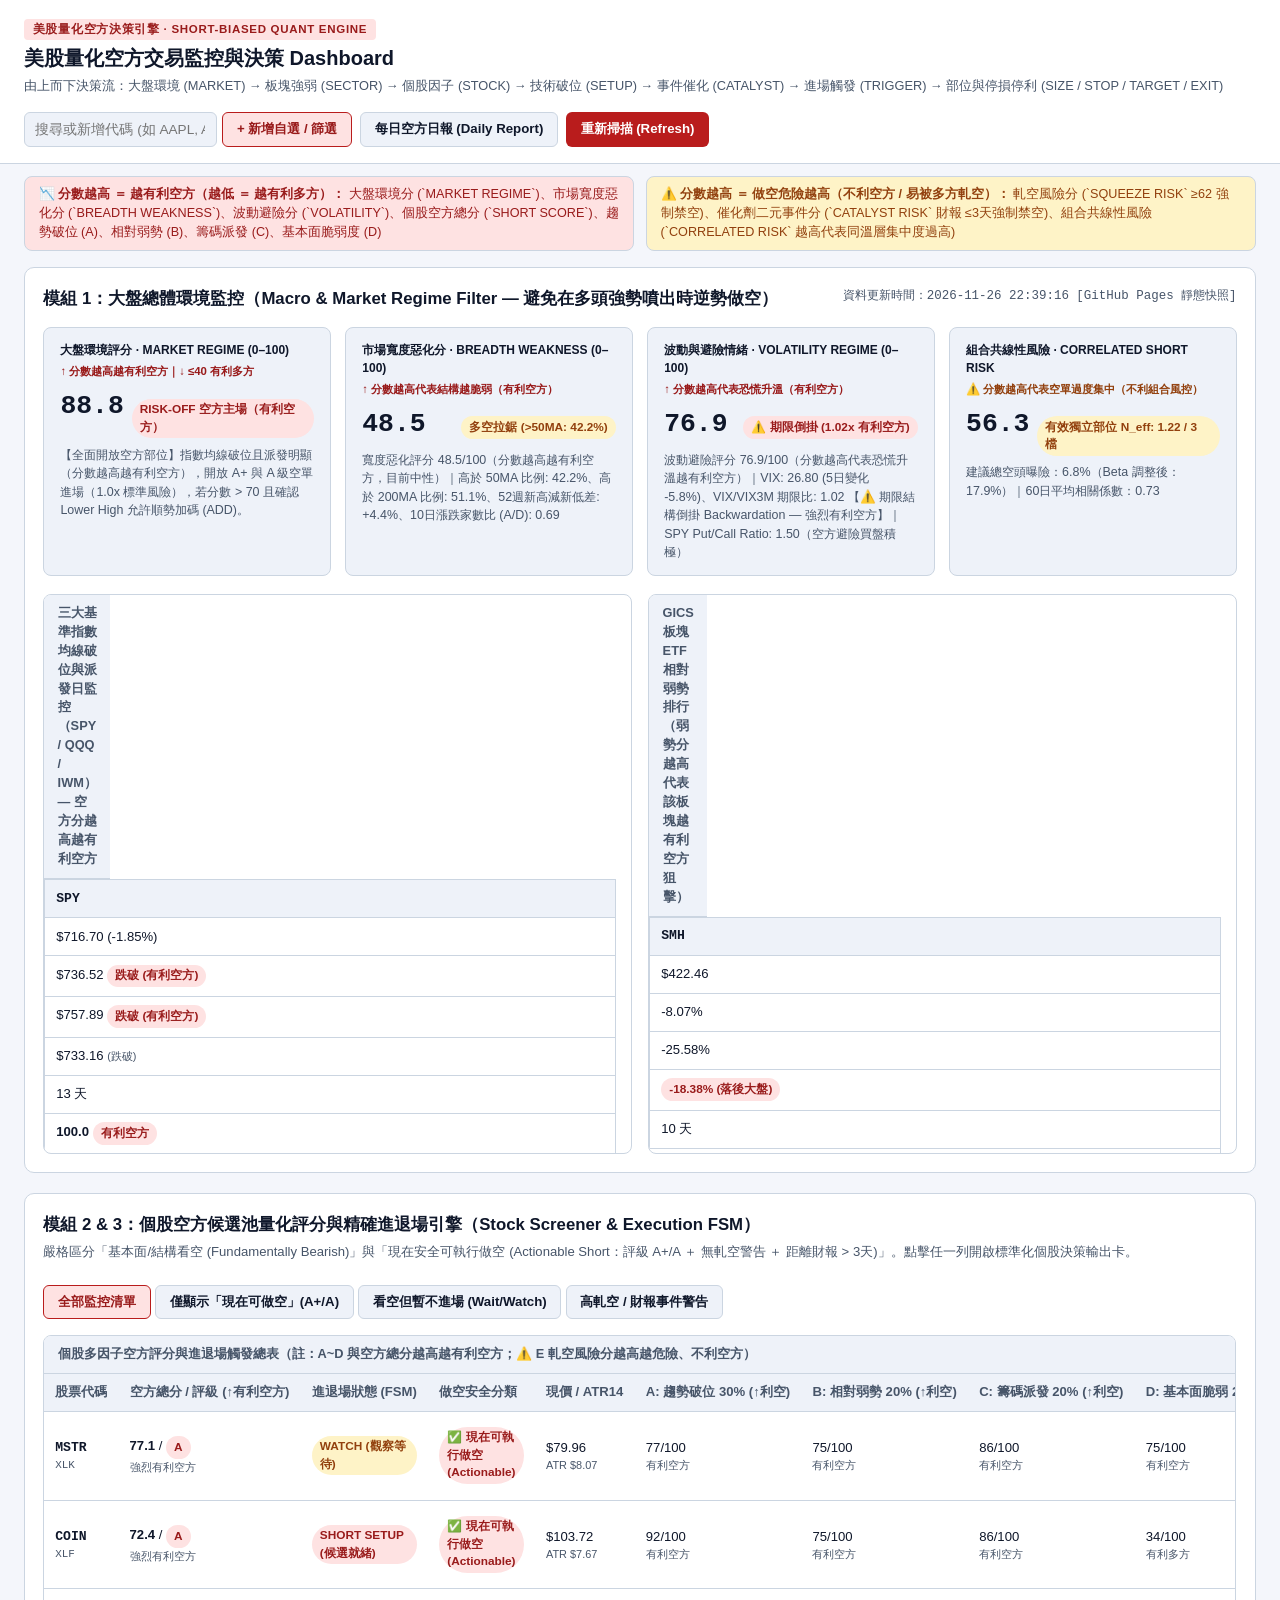
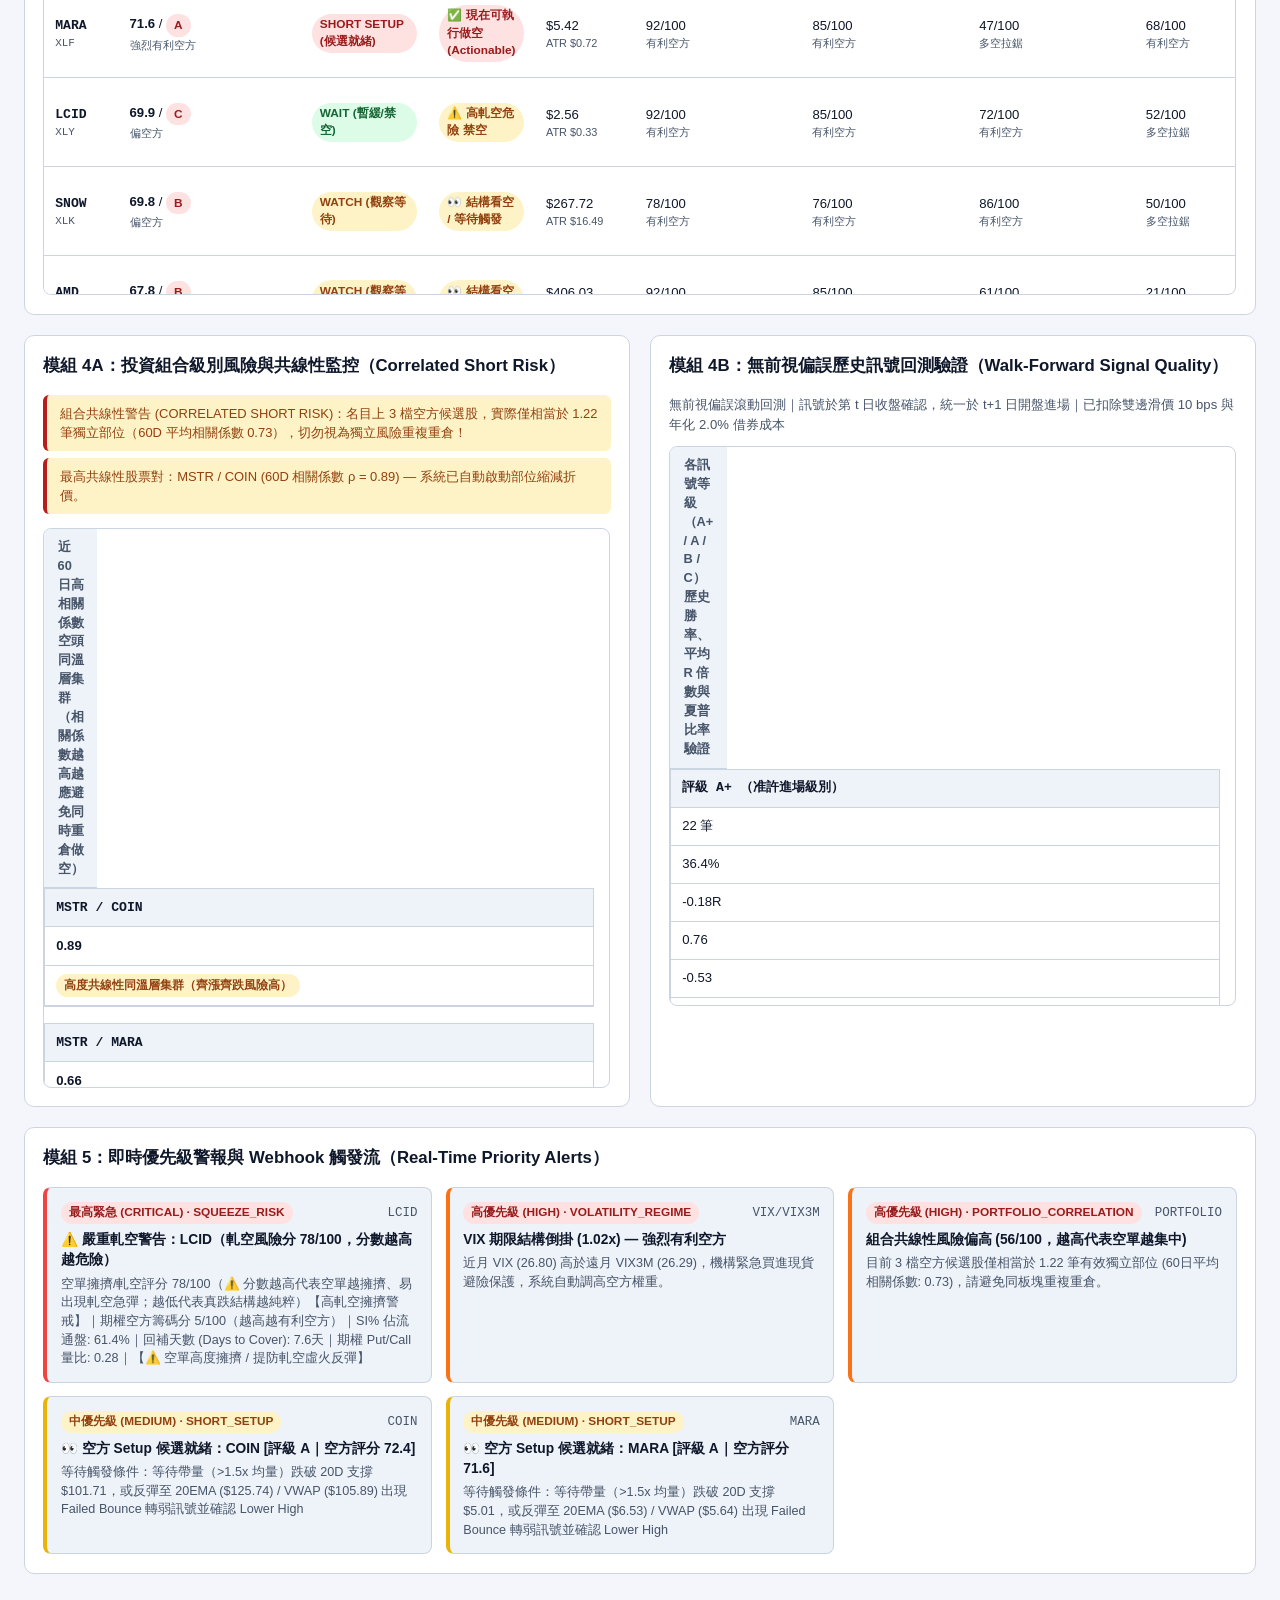
==== commit bdb239d9: "chore(data): auto update US short seller snapshot (2026-11-26 22:39 ET) [skip ci]" ====
--- a/index.html
+++ b/index.html
@@ -6,7 +6,7 @@
   <!-- MANDATORY per modern-web-guidance (dark-mode): Declare support for both light and dark themes -->
   <meta name="color-scheme" content="light dark">
   <title>美股量化空方交易監控與決策 Dashboard</title>
-  <link rel="stylesheet" href="./styles.css?v=1795741478">
+  <link rel="stylesheet" href="./styles.css?v=1795750761">
 </head>
 <body>
   <header class="topbar">
@@ -246,7 +246,7 @@
     </div>
   </dialog>
 
-  <script src="./snapshot.js?v=1795741478"></script>
-  <script src="./app.js?v=1795741478"></script>
+  <script src="./snapshot.js?v=1795750761"></script>
+  <script src="./app.js?v=1795750761"></script>
 </body>
 </html>
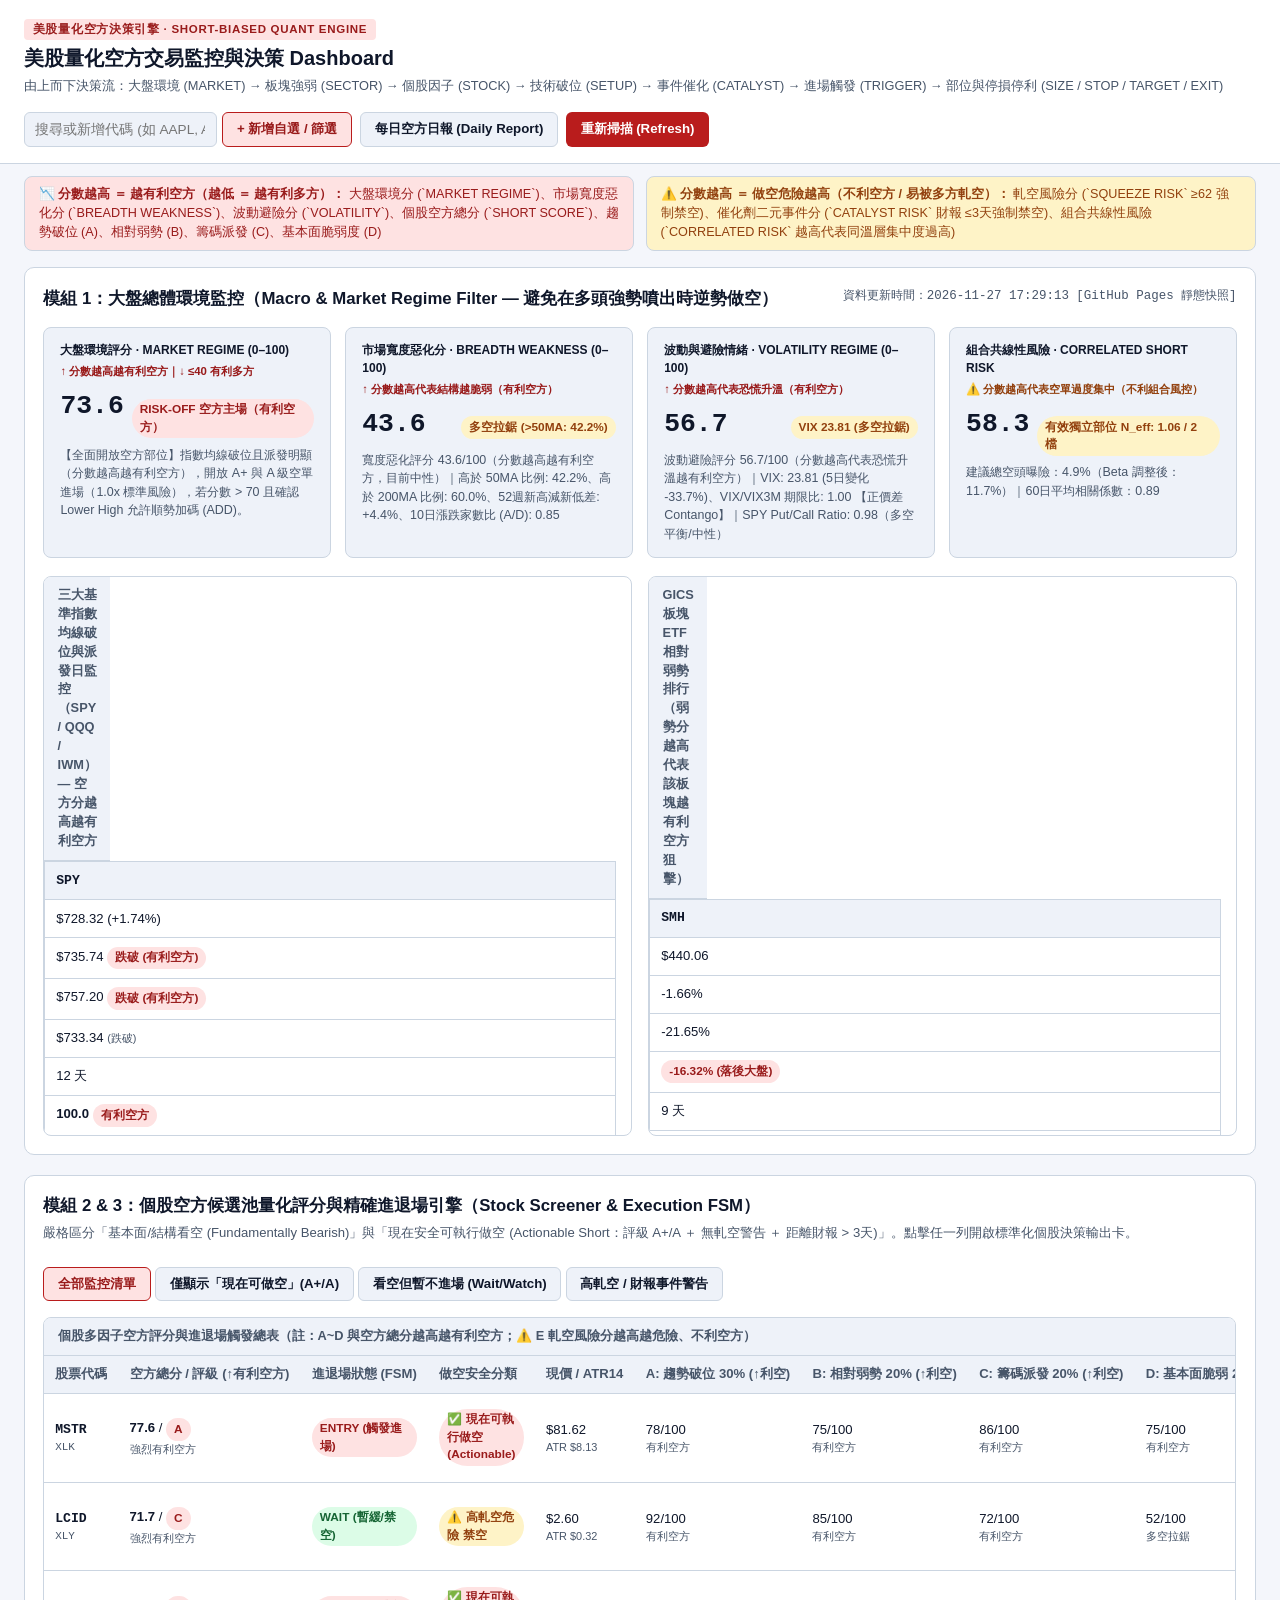
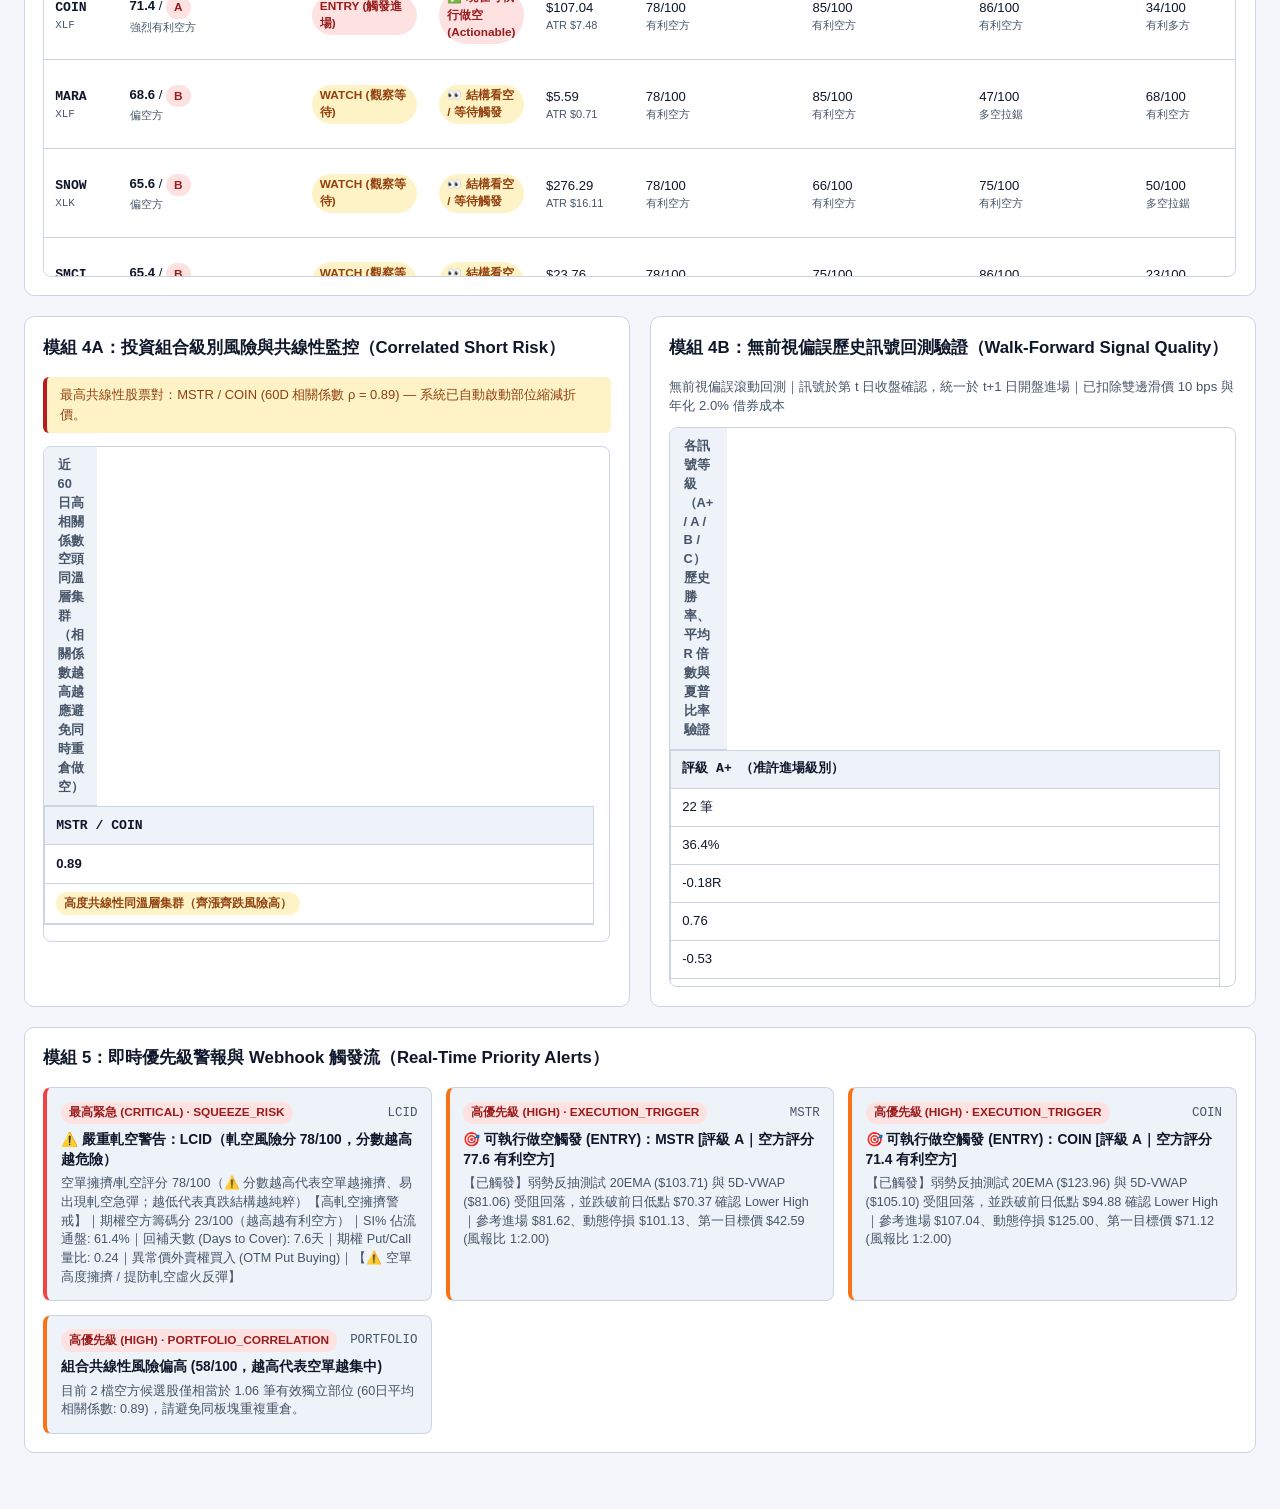
==== commit 03d23570: "chore(data): auto update US short seller snapshot (2026-11-27 17:29 ET) [skip ci]" ====
--- a/index.html
+++ b/index.html
@@ -6,7 +6,7 @@
   <!-- MANDATORY per modern-web-guidance (dark-mode): Declare support for both light and dark themes -->
   <meta name="color-scheme" content="light dark">
   <title>美股量化空方交易監控與決策 Dashboard</title>
-  <link rel="stylesheet" href="./styles.css?v=1795750761">
+  <link rel="stylesheet" href="./styles.css?v=1795818561">
 </head>
 <body>
   <header class="topbar">
@@ -246,7 +246,7 @@
     </div>
   </dialog>
 
-  <script src="./snapshot.js?v=1795750761"></script>
-  <script src="./app.js?v=1795750761"></script>
+  <script src="./snapshot.js?v=1795818561"></script>
+  <script src="./app.js?v=1795818561"></script>
 </body>
 </html>
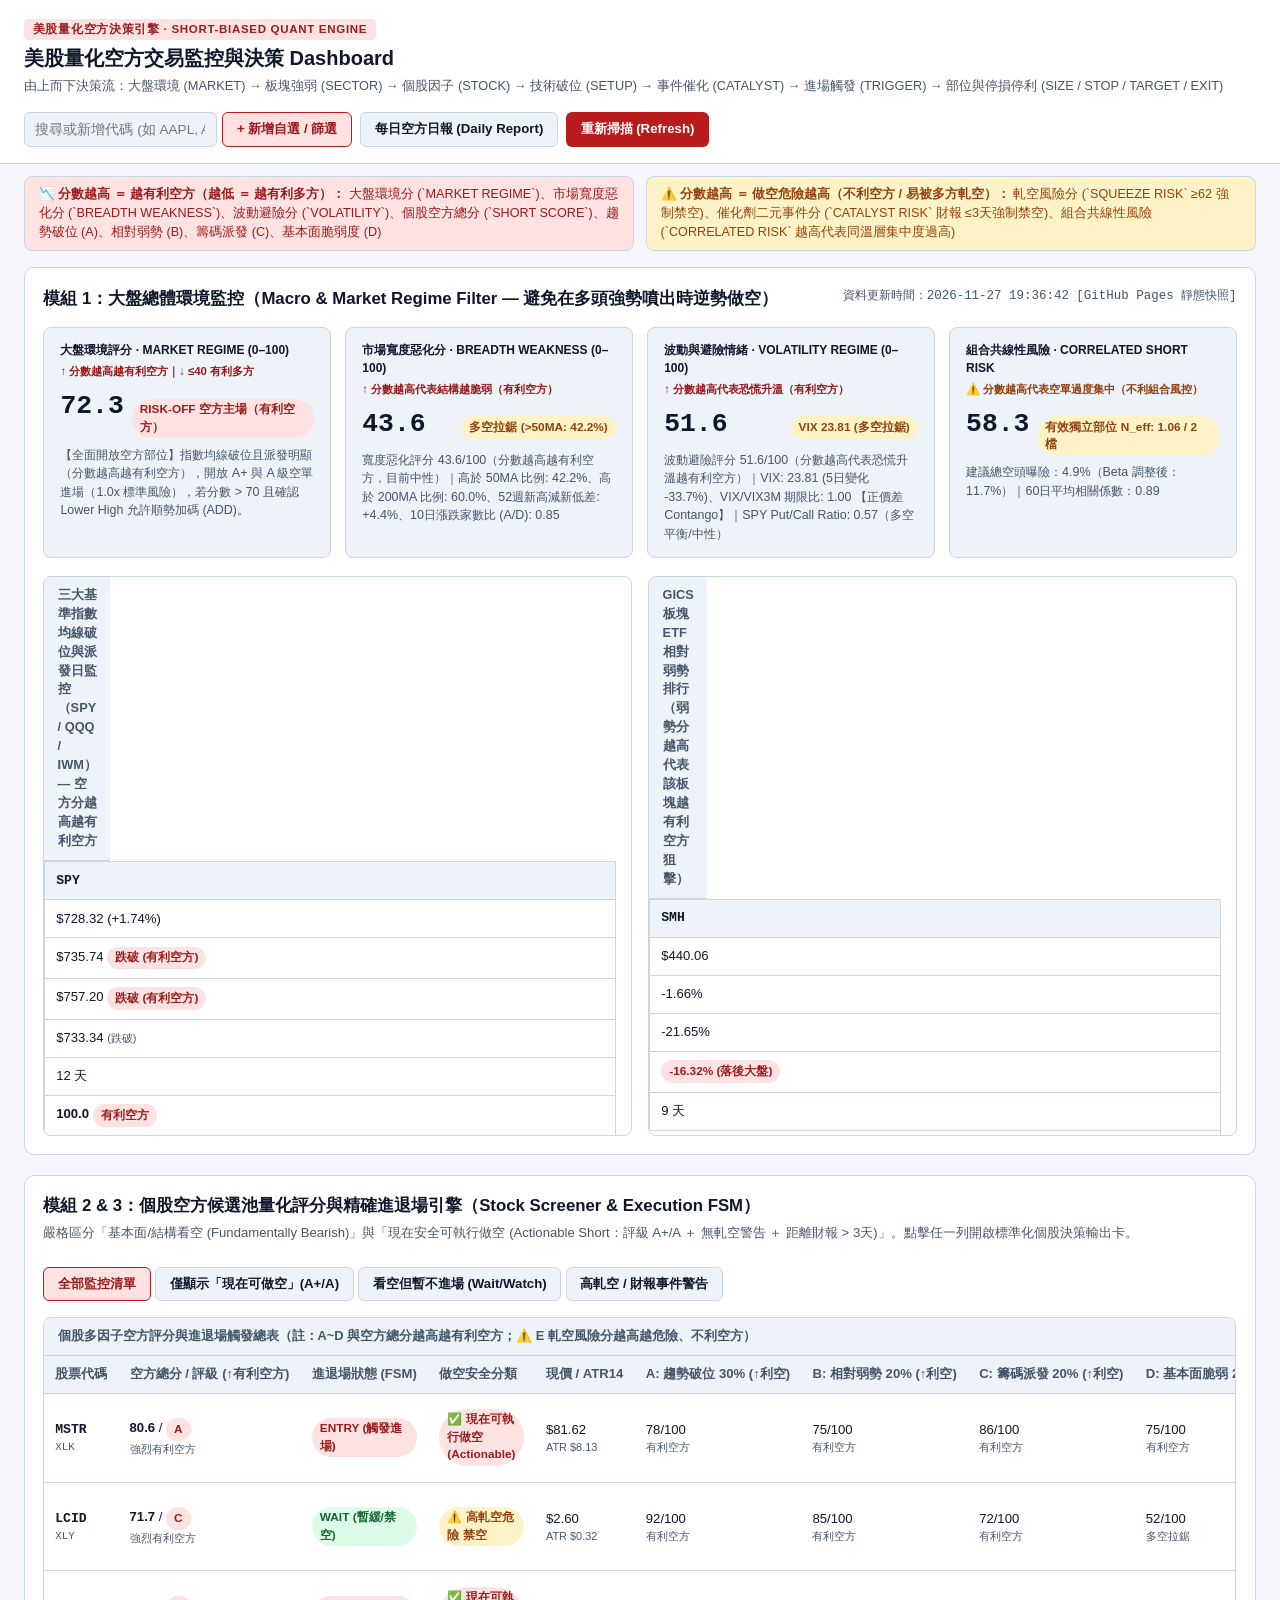
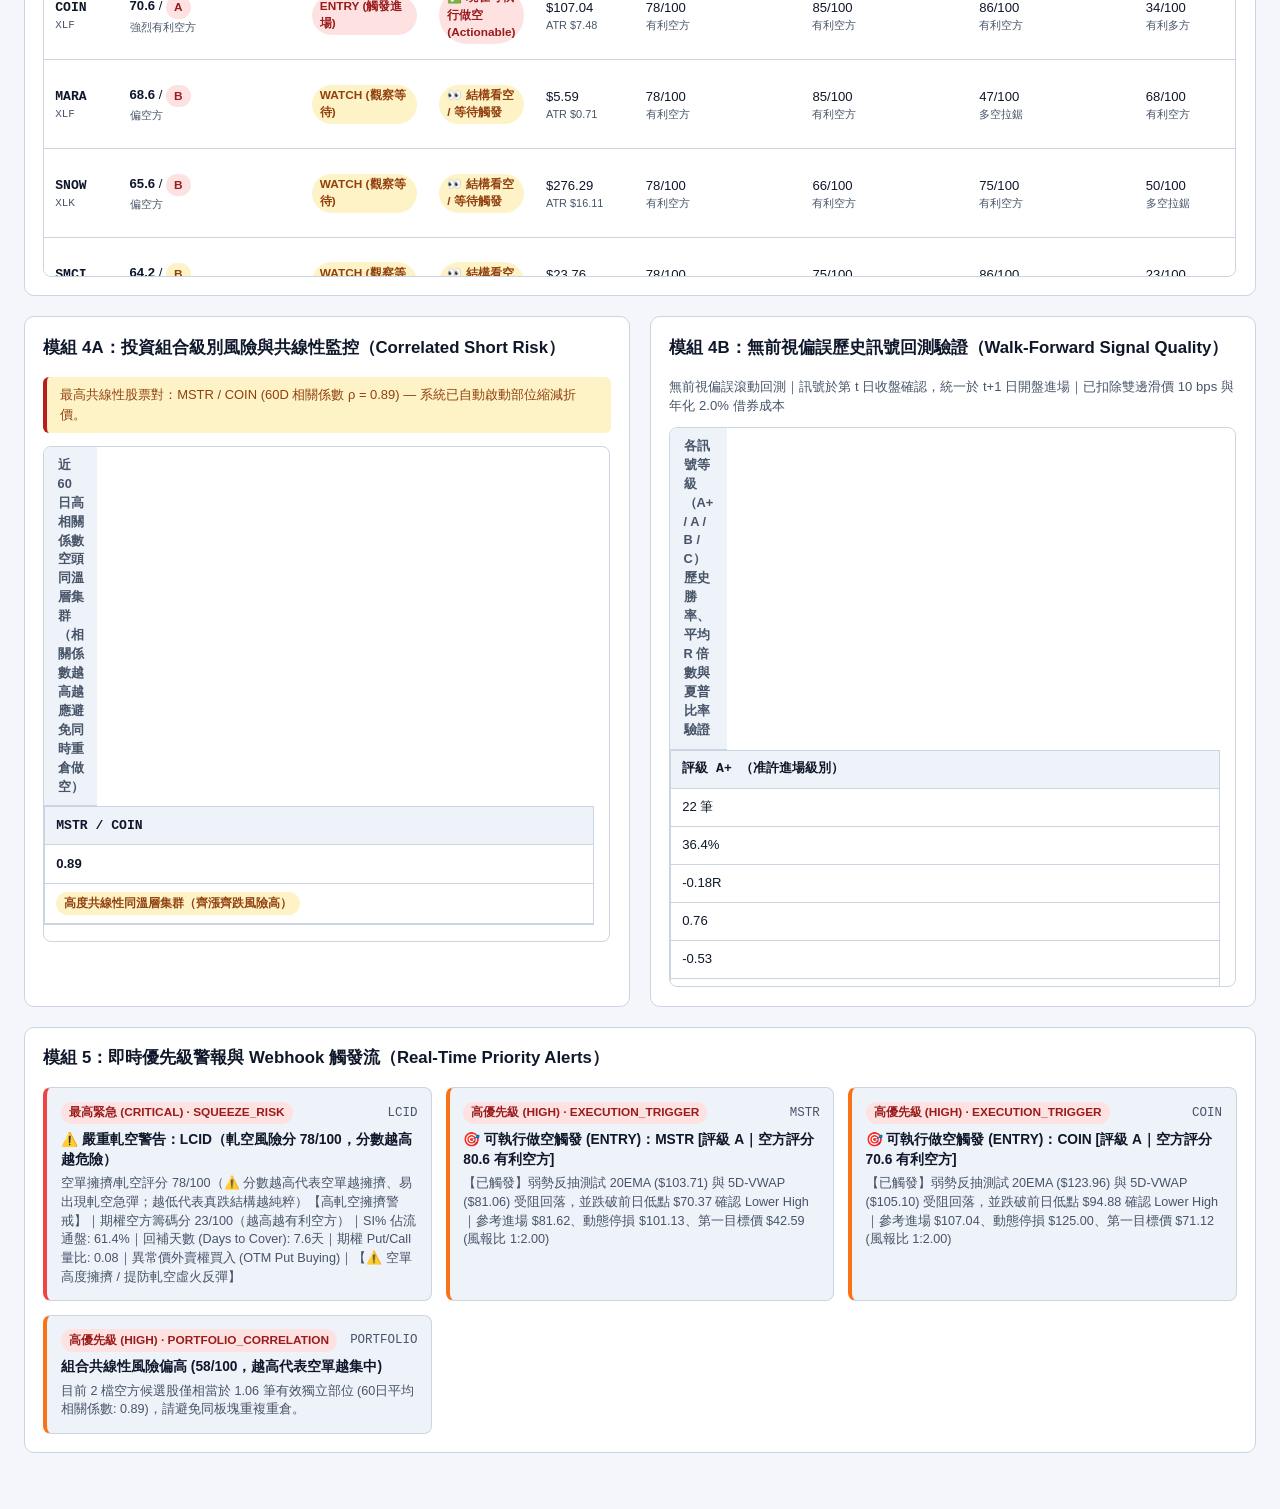
==== commit 2169e04e: "chore(data): auto update US short seller snapshot (2026-11-27 19:36 ET) [skip ci]" ====
--- a/index.html
+++ b/index.html
@@ -6,7 +6,7 @@
   <!-- MANDATORY per modern-web-guidance (dark-mode): Declare support for both light and dark themes -->
   <meta name="color-scheme" content="light dark">
   <title>美股量化空方交易監控與決策 Dashboard</title>
-  <link rel="stylesheet" href="./styles.css?v=1795818561">
+  <link rel="stylesheet" href="./styles.css?v=1795826211">
 </head>
 <body>
   <header class="topbar">
@@ -246,7 +246,7 @@
     </div>
   </dialog>
 
-  <script src="./snapshot.js?v=1795818561"></script>
-  <script src="./app.js?v=1795818561"></script>
+  <script src="./snapshot.js?v=1795826211"></script>
+  <script src="./app.js?v=1795826211"></script>
 </body>
 </html>
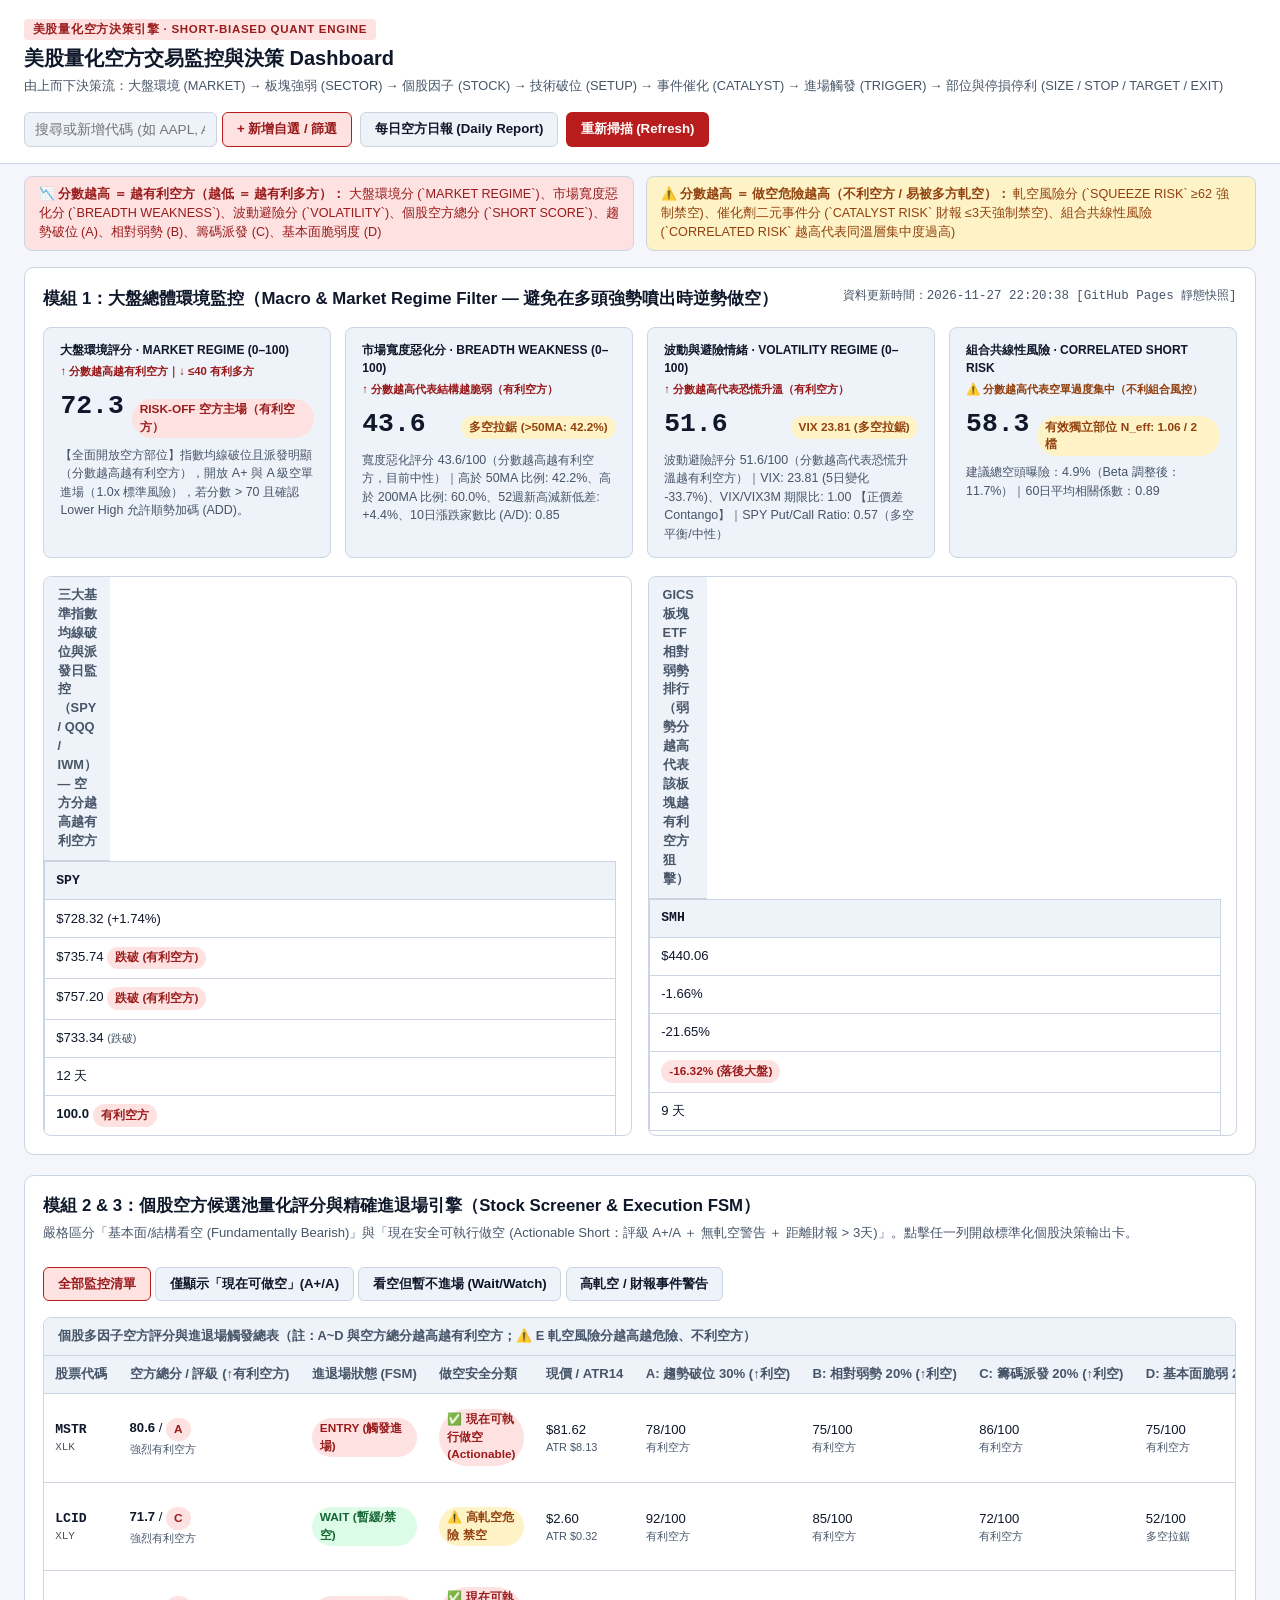
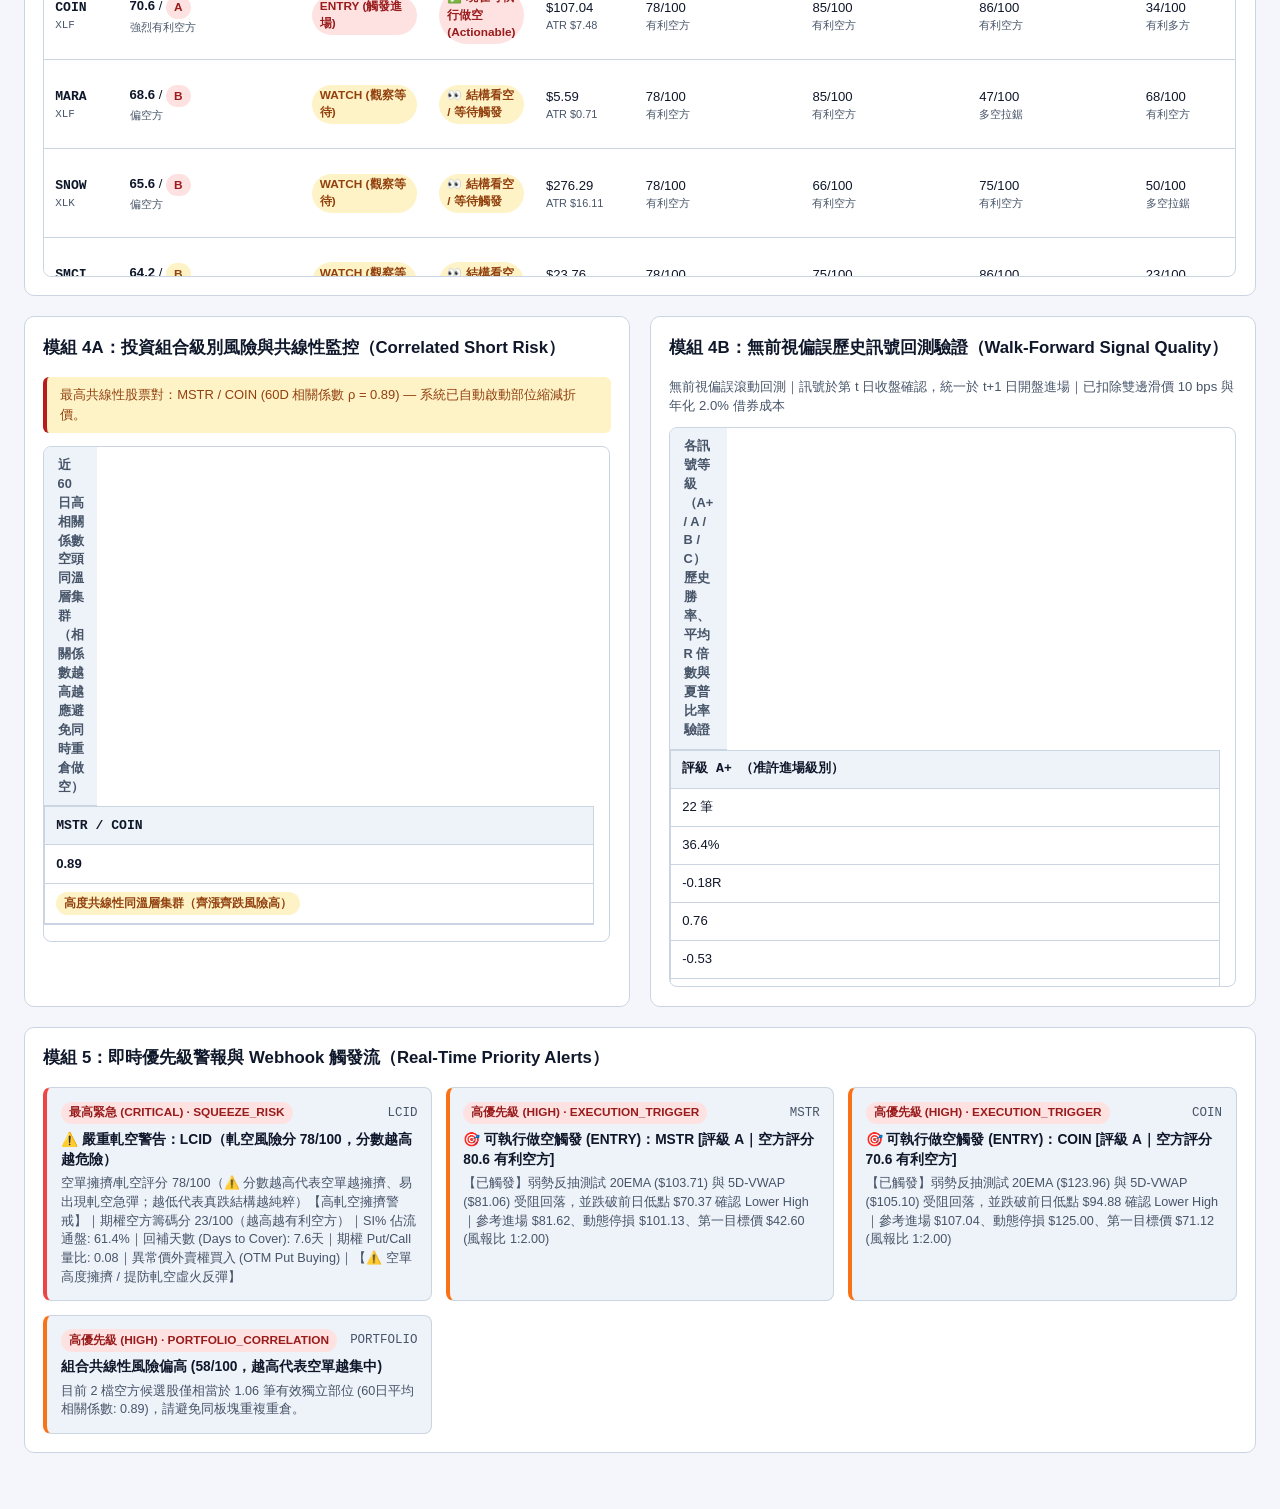
==== commit bddada73: "chore(data): auto update US short seller snapshot (2026-11-27 22:20 ET) [skip ci]" ====
--- a/index.html
+++ b/index.html
@@ -6,7 +6,7 @@
   <!-- MANDATORY per modern-web-guidance (dark-mode): Declare support for both light and dark themes -->
   <meta name="color-scheme" content="light dark">
   <title>美股量化空方交易監控與決策 Dashboard</title>
-  <link rel="stylesheet" href="./styles.css?v=1795826211">
+  <link rel="stylesheet" href="./styles.css?v=1795836044">
 </head>
 <body>
   <header class="topbar">
@@ -246,7 +246,7 @@
     </div>
   </dialog>
 
-  <script src="./snapshot.js?v=1795826211"></script>
-  <script src="./app.js?v=1795826211"></script>
+  <script src="./snapshot.js?v=1795836044"></script>
+  <script src="./app.js?v=1795836044"></script>
 </body>
 </html>
